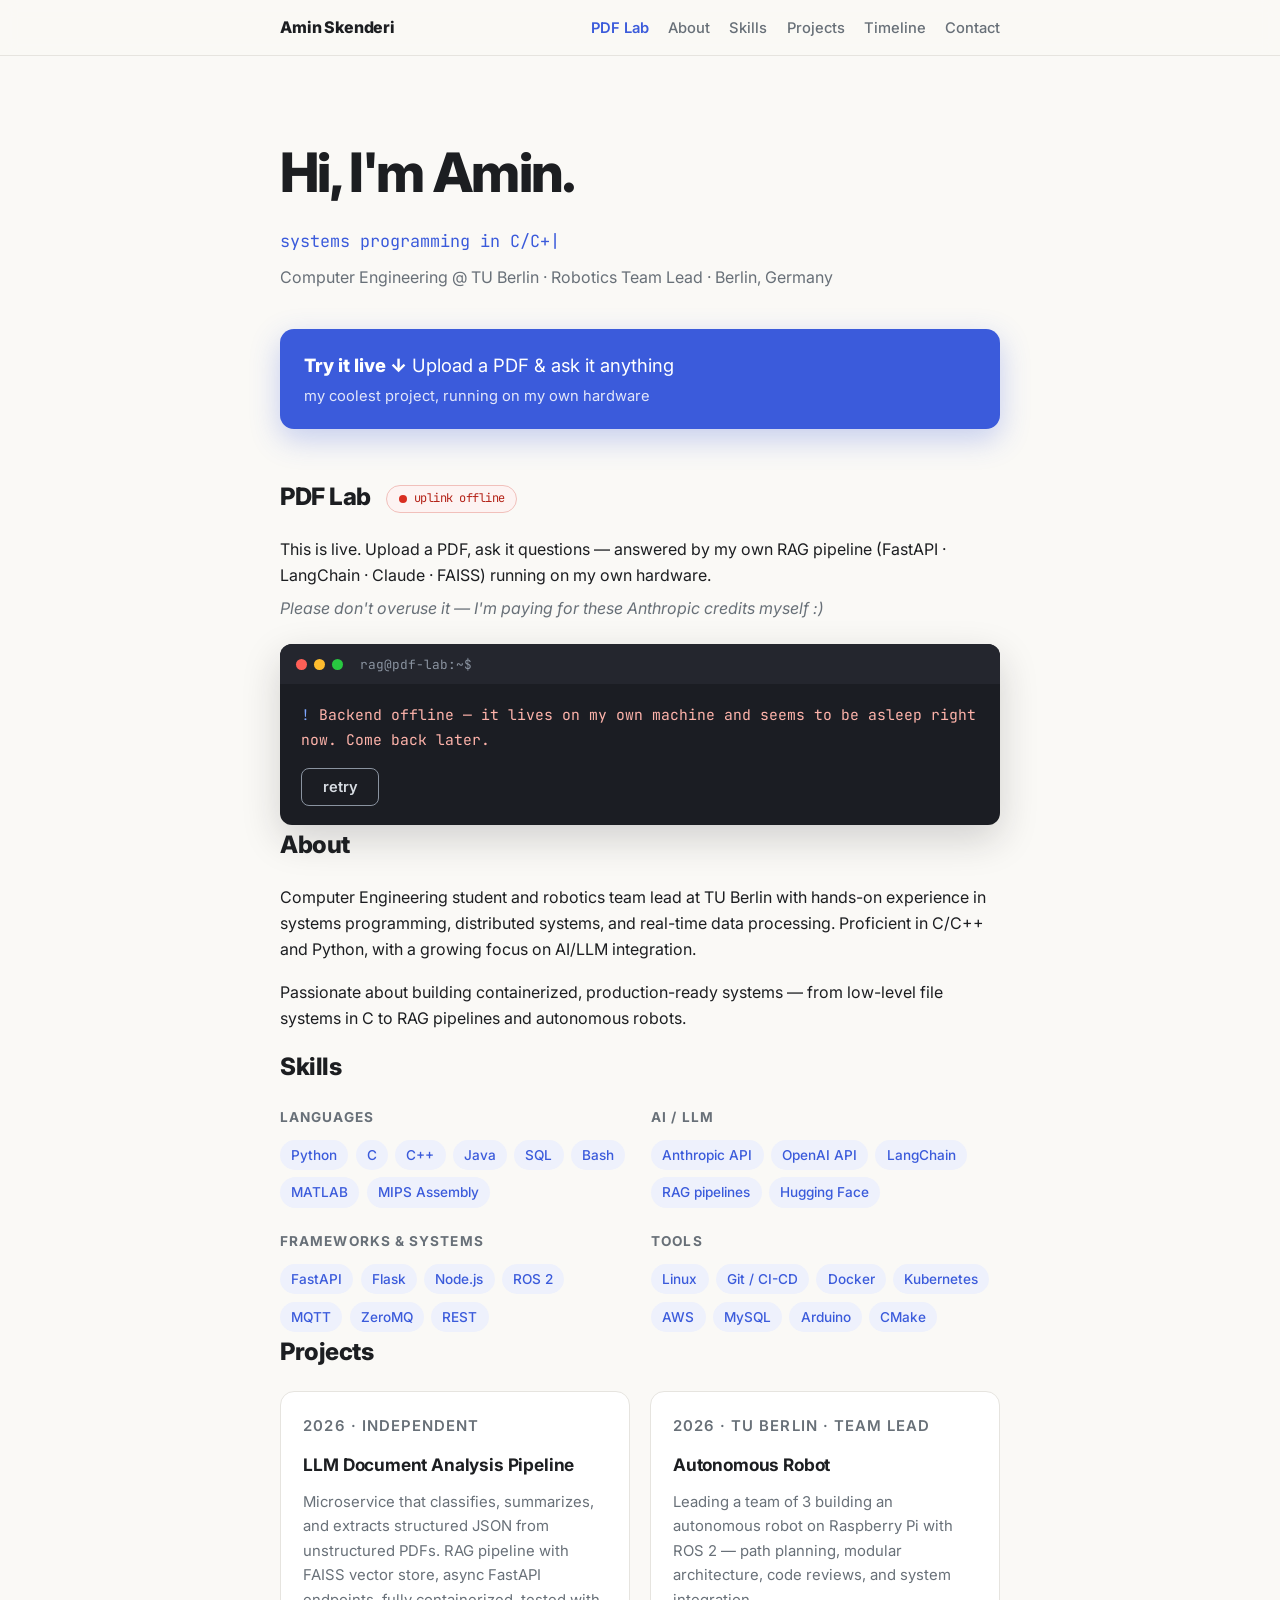
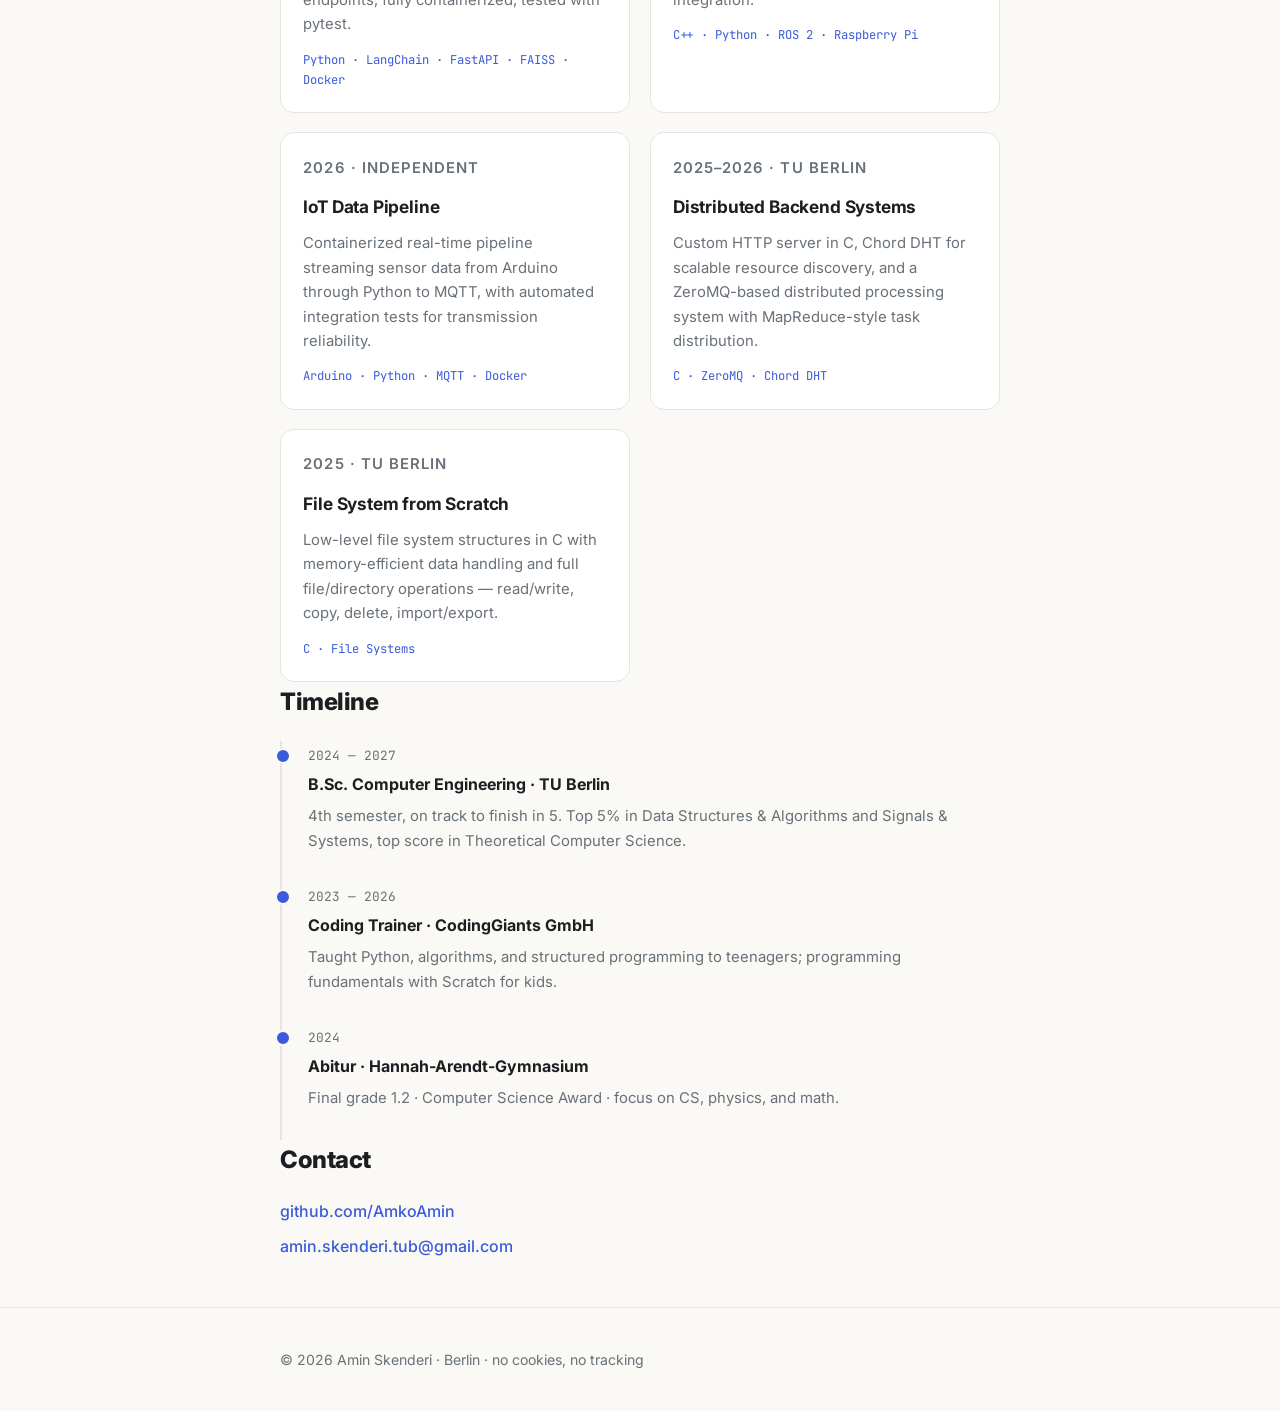
==== index-alternative.html @ 619a6d3a "upload zeile ausgerichtet und disabled zustand erklaert" ====
<!DOCTYPE html>
<html lang="en">
<head>
  <meta charset="UTF-8">
  <meta name="viewport" content="width=device-width, initial-scale=1.0">
  <meta name="description" content="Amin Skenderi — Computer Engineering student, robotics team lead, systems & AI developer based in Berlin.">
  <title>Amin Skenderi</title>
  <link rel="preconnect" href="https://fonts.googleapis.com">
  <link rel="preconnect" href="https://fonts.gstatic.com" crossorigin>
  <link href="https://fonts.googleapis.com/css2?family=Inter:wght@400;500;600;800&family=JetBrains+Mono:wght@400;600&display=swap" rel="stylesheet">
  <link rel="stylesheet" href="style-alternative.css">
</head>
<body>
  <header class="site-header">
    <nav class="container">
      <a class="brand" href="#top">Amin Skenderi</a>
      <ul class="nav-links">
        <li><a href="#pdf-lab" class="nav-hot">PDF Lab</a></li>
        <li><a href="#about">About</a></li>
        <li><a href="#skills">Skills</a></li>
        <li><a href="#projects">Projects</a></li>
        <li><a href="#timeline">Timeline</a></li>
        <li><a href="#contact">Contact</a></li>
      </ul>
    </nav>
  </header>

  <main id="top">
    <!-- HERO -->
    <section class="hero container">
      <h1>Hi, I'm Amin.</h1>
      <p class="tagline"><span id="typed"></span><span class="cursor">|</span></p>
      <p class="hero-sub">
        Computer Engineering @ TU Berlin · Robotics Team Lead · Berlin, Germany
      </p>

      <a href="#pdf-lab" class="lab-callout">
        <span class="callout-text">
          <strong>Try it live ↓</strong> Upload a PDF &amp; ask it anything
          <small>my coolest project, running on my own hardware</small>
        </span>
      </a>
    </section>

    <!-- PDF LAB -->
    <section id="pdf-lab" class="container">
      <h2>PDF Lab
        <span class="uplink-badge" id="uplink-badge"><span class="uplink-dot"></span>checking uplink…</span>
      </h2>
      <p class="lab-intro">
        This is live. Upload a PDF, ask it questions — answered by my own
        RAG pipeline (FastAPI · LangChain · Claude · FAISS) running on my own hardware.
      </p>
      <p class="lab-joke">Please don't overuse it — I'm paying for these Anthropic credits myself :)</p>

      <div class="terminal lab-terminal">
        <div class="terminal-bar">
          <span class="dot"></span><span class="dot"></span><span class="dot"></span>
          <span class="terminal-title">rag@pdf-lab:~$</span>
        </div>
        <div class="terminal-body">
          <div id="lab-offline" class="lab-offline hidden">
            <p><span class="prompt">!</span> Backend offline — it lives on my own machine
            and seems to be asleep right now. Come back later.</p>
            <button class="btn" id="retry-uplink" type="button">retry</button>
          </div>

          <div id="lab-ui" class="hidden">
            <label class="dropzone" id="dropzone">
              <input type="file" id="file-input" accept=".pdf,.txt" hidden>
              <span id="dropzone-text">[ drop a pdf here — or click to upload ]</span>
            </label>

            <form id="ask-form" class="ask-form">
              <span class="prompt">&gt;</span>
              <input type="text" id="question" placeholder="upload a document first…"
                     autocomplete="off" maxlength="500" disabled>
              <button type="submit" class="btn btn-primary" id="ask-btn" disabled>Ask</button>
            </form>

            <div id="lab-log" class="lab-log" aria-live="polite"></div>
          </div>
        </div>
      </div>
    </section>

    <!-- ABOUT -->
    <section id="about" class="container">
      <h2>About</h2>
      <p>
        Computer Engineering student and robotics team lead at TU Berlin with
        hands-on experience in systems programming, distributed systems, and
        real-time data processing. Proficient in C/C++ and Python, with a
        growing focus on AI/LLM integration.
      </p>
      <p>
        Passionate about building containerized, production-ready systems —
        from low-level file systems in C to RAG pipelines and autonomous robots.
      </p>
    </section>

    <!-- SKILLS -->
    <section id="skills" class="container">
      <h2>Skills</h2>
      <div class="skill-groups">
        <div class="skill-group">
          <h3>Languages</h3>
          <ul class="chips">
            <li>Python</li><li>C</li><li>C++</li><li>Java</li><li>SQL</li>
            <li>Bash</li><li>MATLAB</li><li>MIPS Assembly</li>
          </ul>
        </div>
        <div class="skill-group">
          <h3>AI / LLM</h3>
          <ul class="chips">
            <li>Anthropic API</li><li>OpenAI API</li><li>LangChain</li>
            <li>RAG pipelines</li><li>Hugging Face</li>
          </ul>
        </div>
        <div class="skill-group">
          <h3>Frameworks &amp; Systems</h3>
          <ul class="chips">
            <li>FastAPI</li><li>Flask</li><li>Node.js</li><li>ROS 2</li>
            <li>MQTT</li><li>ZeroMQ</li><li>REST</li>
          </ul>
        </div>
        <div class="skill-group">
          <h3>Tools</h3>
          <ul class="chips">
            <li>Linux</li><li>Git / CI-CD</li><li>Docker</li><li>Kubernetes</li>
            <li>AWS</li><li>MySQL</li><li>Arduino</li><li>CMake</li>
          </ul>
        </div>
      </div>
    </section>

    <!-- PROJECTS -->
    <section id="projects" class="container">
      <h2>Projects</h2>
      <div class="project-grid">
        <article class="project-card">
          <p class="card-meta">2026 · Independent</p>
          <h3>LLM Document Analysis Pipeline</h3>
          <p>
            Microservice that classifies, summarizes, and extracts structured JSON
            from unstructured PDFs. RAG pipeline with FAISS vector store, async
            FastAPI endpoints, fully containerized, tested with pytest.
          </p>
          <p class="tech">Python · LangChain · FastAPI · FAISS · Docker</p>
        </article>

        <article class="project-card">
          <p class="card-meta">2026 · TU Berlin · Team Lead</p>
          <h3>Autonomous Robot</h3>
          <p>
            Leading a team of 3 building an autonomous robot on Raspberry Pi with
            ROS 2 — path planning, modular architecture, code reviews, and system
            integration.
          </p>
          <p class="tech">C++ · Python · ROS 2 · Raspberry Pi</p>
        </article>

        <article class="project-card">
          <p class="card-meta">2026 · Independent</p>
          <h3>IoT Data Pipeline</h3>
          <p>
            Containerized real-time pipeline streaming sensor data from Arduino
            through Python to MQTT, with automated integration tests for
            transmission reliability.
          </p>
          <p class="tech">Arduino · Python · MQTT · Docker</p>
        </article>

        <article class="project-card">
          <p class="card-meta">2025–2026 · TU Berlin</p>
          <h3>Distributed Backend Systems</h3>
          <p>
            Custom HTTP server in C, Chord DHT for scalable resource discovery,
            and a ZeroMQ-based distributed processing system with MapReduce-style
            task distribution.
          </p>
          <p class="tech">C · ZeroMQ · Chord DHT</p>
        </article>

        <article class="project-card">
          <p class="card-meta">2025 · TU Berlin</p>
          <h3>File System from Scratch</h3>
          <p>
            Low-level file system structures in C with memory-efficient data
            handling and full file/directory operations — read/write, copy,
            delete, import/export.
          </p>
          <p class="tech">C · File Systems</p>
        </article>
      </div>
    </section>

    <!-- TIMELINE -->
    <section id="timeline" class="container">
      <h2>Timeline</h2>
      <ul class="timeline">
        <li>
          <span class="time">2024 — 2027</span>
          <div>
            <h3>B.Sc. Computer Engineering · TU Berlin</h3>
            <p>4th semester, on track to finish in 5. Top 5% in Data Structures &amp;
            Algorithms and Signals &amp; Systems, top score in Theoretical Computer Science.</p>
          </div>
        </li>
        <li>
          <span class="time">2023 — 2026</span>
          <div>
            <h3>Coding Trainer · CodingGiants GmbH</h3>
            <p>Taught Python, algorithms, and structured programming to teenagers;
            programming fundamentals with Scratch for kids.</p>
          </div>
        </li>
        <li>
          <span class="time">2024</span>
          <div>
            <h3>Abitur · Hannah-Arendt-Gymnasium</h3>
            <p>Final grade 1.2 · Computer Science Award · focus on CS, physics, and math.</p>
          </div>
        </li>
      </ul>
    </section>

    <!-- CONTACT -->
    <section id="contact" class="container">
      <h2>Contact</h2>
      <ul class="contact-links">
        <li><a href="https://github.com/AmkoAmin">github.com/AmkoAmin</a></li>
        <li><a href="mailto:amin.skenderi.tub@gmail.com">amin.skenderi.tub@gmail.com</a></li>
      </ul>
    </section>
  </main>

  <footer class="site-footer">
    <div class="container">
      <p>© 2026 Amin Skenderi · Berlin · no cookies, no tracking</p>
    </div>
  </footer>

  <script src="script.js"></script>
</body>
</html>
---- style-alternative.css ----
:root {
  --bg: #faf9f6;
  --text: #1c1e21;
  --muted: #687078;
  --accent: #3b5bdb;
  --accent-soft: #eef1fc;
  --card-bg: #ffffff;
  --border: #e6e4df;
  --term-bg: #1b1d23;
  --term-text: #d7dce2;
  --term-muted: #8a93a0;
}

* {
  box-sizing: border-box;
}

html {
  scroll-behavior: smooth;
}

body {
  margin: 0;
  font-family: "Inter", system-ui, sans-serif;
  background: var(--bg);
  color: var(--text);
  line-height: 1.65;
}

.container {
  max-width: 760px;
  margin: 0 auto;
  padding: 0 1.25rem;
}

a {
  color: var(--accent);
}

/* ---- header ---- */
.site-header {
  position: sticky;
  top: 0;
  z-index: 5;
  background: rgba(250, 249, 246, 0.9);
  backdrop-filter: blur(8px);
  border-bottom: 1px solid var(--border);
  padding: 0.9rem 0;
}

.site-header nav {
  display: flex;
  align-items: center;
  justify-content: space-between;
  gap: 1rem;
}

.brand {
  font-weight: 800;
  color: var(--text);
  text-decoration: none;
  letter-spacing: -0.01em;
}

.nav-links {
  display: flex;
  flex-wrap: wrap;
  gap: 1.2rem;
  list-style: none;
  margin: 0;
  padding: 0;
}

.nav-links a {
  color: var(--muted);
  text-decoration: none;
  font-size: 0.92rem;
  font-weight: 500;
}

.nav-links a:hover {
  color: var(--accent);
}

.nav-links a.nav-hot {
  color: var(--accent);
  font-weight: 600;
}

/* ---- hero ---- */
.hero {
  padding: 4.5rem 1.25rem 3rem;
}

.hero h1 {
  font-size: clamp(2.2rem, 6vw, 3.4rem);
  font-weight: 800;
  letter-spacing: -0.03em;
  margin: 0 0 0.6rem;
}

.tagline {
  font-family: "JetBrains Mono", monospace;
  font-size: 1.05rem;
  color: var(--accent);
  min-height: 1.8em;
  margin: 0 0 0.4rem;
}

.cursor {
  animation: blink 1s steps(1) infinite;
}

@keyframes blink {
  50% { opacity: 0; }
}

.hero-sub {
  color: var(--muted);
  margin: 0;
}

/* ---- lab callout ---- */
.lab-callout {
  display: block;
  margin-top: 2.4rem;
  padding: 1.3rem 1.5rem;
  background: var(--accent);
  color: #fff;
  text-decoration: none;
  border-radius: 14px;
  font-size: 1.15rem;
  box-shadow: 0 10px 30px rgba(59, 91, 219, 0.28);
  transition: transform 0.15s ease, box-shadow 0.15s ease;
}

.lab-callout:hover {
  transform: translateY(-2px);
  box-shadow: 0 14px 36px rgba(59, 91, 219, 0.36);
}

.lab-callout strong {
  font-weight: 800;
}

.lab-callout .callout-text small {
  display: block;
  font-size: 0.8em;
  opacity: 0.85;
  margin-top: 0.25rem;
}

/* ---- sections ---- */
section {
  padding: 2.6rem 1.25rem;
}

h2 {
  font-size: 1.5rem;
  font-weight: 800;
  letter-spacing: -0.02em;
  margin: 0 0 1.2rem;
}

/* ---- pdf lab ---- */
.hidden {
  display: none !important;
}

.uplink-badge {
  display: inline-flex;
  align-items: center;
  gap: 0.45rem;
  font-family: "JetBrains Mono", monospace;
  font-size: 0.75rem;
  font-weight: 400;
  color: var(--muted);
  border: 1px solid var(--border);
  border-radius: 999px;
  padding: 0.2rem 0.7rem;
  margin-left: 0.7rem;
  vertical-align: middle;
}

.uplink-dot {
  width: 8px;
  height: 8px;
  border-radius: 50%;
  background: var(--muted);
}

.uplink-badge.online {
  color: #1a7f37;
  border-color: #b7e0c3;
  background: #f0faf2;
}

.uplink-badge.online .uplink-dot {
  background: #2da44e;
}

.uplink-badge.offline {
  color: #b42318;
  border-color: #f1c0bb;
  background: #fdf3f2;
}

.uplink-badge.offline .uplink-dot {
  background: #d92d20;
}

.lab-intro {
  margin: 0 0 0.4rem;
}

.lab-joke {
  color: var(--muted);
  font-style: italic;
  margin: 0 0 1.4rem;
}

/* ---- terminal ---- */
.terminal {
  background: var(--term-bg);
  color: var(--term-text);
  border-radius: 12px;
  overflow: hidden;
  box-shadow: 0 14px 38px rgba(28, 30, 33, 0.18);
  font-family: "JetBrains Mono", monospace;
  font-size: 0.92rem;
}

.terminal-bar {
  display: flex;
  align-items: center;
  gap: 7px;
  padding: 0.6rem 1rem;
  background: #24262e;
}

.dot {
  width: 11px;
  height: 11px;
  border-radius: 50%;
}

.dot:nth-child(1) { background: #ff5f57; }
.dot:nth-child(2) { background: #febc2e; }
.dot:nth-child(3) { background: #28c840; }

.terminal-title {
  margin-left: 0.6rem;
  color: var(--term-muted);
  font-size: 0.8rem;
}

.terminal-body {
  padding: 1.2rem 1.3rem;
}

.prompt {
  color: #7ea6ff;
}

.lab-offline p {
  color: #ffb4ab;
  margin: 0 0 1rem;
}

.btn {
  font-family: "Inter", system-ui, sans-serif;
  font-size: 0.92rem;
  font-weight: 600;
  padding: 0.55rem 1.3rem;
  border-radius: 8px;
  border: 1px solid var(--term-muted);
  background: transparent;
  color: var(--term-text);
  cursor: pointer;
  transition: background 0.15s ease;
}

.btn:hover {
  background: rgba(255, 255, 255, 0.08);
}

.btn-primary {
  background: var(--accent);
  border-color: var(--accent);
  color: #fff;
}

.btn-primary:hover {
  background: #3350c4;
}

.dropzone {
  display: block;
  border: 1.5px dashed var(--term-muted);
  border-radius: 10px;
  padding: 1.6rem 1rem;
  text-align: center;
  color: var(--term-muted);
  cursor: pointer;
  transition: all 0.15s ease;
  margin-bottom: 1rem;
}

.dropzone:hover,
.dropzone.dragover {
  border-color: #7ea6ff;
  color: #7ea6ff;
  background: rgba(126, 166, 255, 0.06);
}

.dropzone.indexed {
  border-style: solid;
  border-color: #2da44e;
  color: var(--term-text);
}

.dropzone.busy {
  pointer-events: none;
  opacity: 0.6;
}

.ask-form {
  display: flex;
  align-items: center;
  gap: 0.7rem;
  margin-bottom: 1.2rem;
}

.ask-form input[type="text"] {
  flex: 1;
  font-family: inherit;
  font-size: 0.92rem;
  color: var(--term-text);
  background: #14161b;
  border: 1px solid #34373f;
  border-radius: 8px;
  padding: 0.6rem 0.8rem;
  outline: none;
  min-width: 0;
}

.ask-form input[type="text"]:focus {
  border-color: #7ea6ff;
}

.ask-form input[type="text"]:disabled,
.ask-form .btn:disabled {
  opacity: 0.45;
  cursor: not-allowed;
}

.lab-log {
  display: flex;
  flex-direction: column;
  gap: 0.7rem;
}

.lab-log .log-q {
  color: #7ea6ff;
  margin: 0;
}

.lab-log .log-a {
  color: var(--term-text);
  margin: 0;
  white-space: pre-wrap;
  border-left: 2px solid #7ea6ff;
  padding-left: 0.8rem;
}

.lab-log .log-info {
  color: var(--term-muted);
  margin: 0;
}

.lab-log .log-err {
  color: #ffb4ab;
  margin: 0;
}

.lab-log .log-busy {
  color: var(--term-muted);
  margin: 0;
  animation: blink 1.1s steps(1) infinite;
}

.lab-log details {
  border: 1px solid #34373f;
  border-radius: 8px;
  padding: 0.5rem 0.8rem;
}

.lab-log summary {
  cursor: pointer;
  color: var(--term-muted);
  font-size: 0.82rem;
}

.lab-log .source-chunk {
  color: var(--term-muted);
  font-size: 0.8rem;
  margin: 0.6rem 0 0;
  white-space: pre-wrap;
  border-left: 2px solid #4d5360;
  padding-left: 0.7rem;
}

/* ---- skills ---- */
.skill-groups {
  display: grid;
  grid-template-columns: repeat(auto-fit, minmax(240px, 1fr));
  gap: 1.4rem;
}

.skill-group h3 {
  font-size: 0.85rem;
  text-transform: uppercase;
  letter-spacing: 0.08em;
  color: var(--muted);
  margin: 0 0 0.7rem;
}

.chips {
  display: flex;
  flex-wrap: wrap;
  gap: 0.45rem;
  list-style: none;
  margin: 0;
  padding: 0;
}

.chips li {
  font-size: 0.85rem;
  font-weight: 500;
  padding: 0.25rem 0.7rem;
  border-radius: 999px;
  background: var(--accent-soft);
  color: var(--accent);
}

/* ---- projects ---- */
.project-grid {
  display: grid;
  grid-template-columns: repeat(auto-fit, minmax(280px, 1fr));
  gap: 1.2rem;
}

.project-card {
  background: var(--card-bg);
  border: 1px solid var(--border);
  border-radius: 14px;
  padding: 1.4rem;
  transition: box-shadow 0.18s ease, transform 0.18s ease;
}

.project-card:hover {
  transform: translateY(-2px);
  box-shadow: 0 10px 26px rgba(28, 30, 33, 0.08);
}

.card-meta {
  font-size: 0.75rem;
  font-weight: 600;
  text-transform: uppercase;
  letter-spacing: 0.07em;
  color: var(--muted);
  margin: 0 0 0.5rem;
}

.project-card h3 {
  font-size: 1.08rem;
  font-weight: 700;
  letter-spacing: -0.01em;
  margin: 0 0 0.6rem;
}

.project-card p {
  margin: 0 0 0.8rem;
  color: var(--muted);
  font-size: 0.93rem;
}

.project-card .tech {
  font-family: "JetBrains Mono", monospace;
  color: var(--accent);
  font-size: 0.76rem;
  margin: 0;
}

/* ---- timeline ---- */
.timeline {
  list-style: none;
  margin: 0;
  padding: 0;
  border-left: 2px solid var(--border);
}

.timeline li {
  position: relative;
  padding: 0 0 1.8rem 1.6rem;
}

.timeline li::before {
  content: "";
  position: absolute;
  left: -7px;
  top: 0.45em;
  width: 12px;
  height: 12px;
  border-radius: 50%;
  background: var(--accent);
  border: 2.5px solid var(--bg);
}

.timeline .time {
  font-family: "JetBrains Mono", monospace;
  color: var(--muted);
  font-size: 0.8rem;
}

.timeline h3 {
  font-size: 1rem;
  font-weight: 700;
  margin: 0.25rem 0 0.4rem;
}

.timeline p {
  margin: 0;
  color: var(--muted);
  font-size: 0.93rem;
}

/* ---- contact ---- */
.contact-links {
  list-style: none;
  margin: 0;
  padding: 0;
  display: flex;
  flex-direction: column;
  gap: 0.5rem;
}

.contact-links a {
  font-weight: 500;
  text-decoration: none;
}

.contact-links a:hover {
  text-decoration: underline;
}

/* ---- footer ---- */
.site-footer {
  border-top: 1px solid var(--border);
  margin-top: 3rem;
  padding: 1.6rem 0;
  color: var(--muted);
  font-size: 0.88rem;
}

@media (prefers-reduced-motion: reduce) {
  .cursor, .lab-log .log-busy {
    animation: none;
  }
  .lab-callout, .project-card {
    transition: none;
  }
  html {
    scroll-behavior: auto;
  }
}
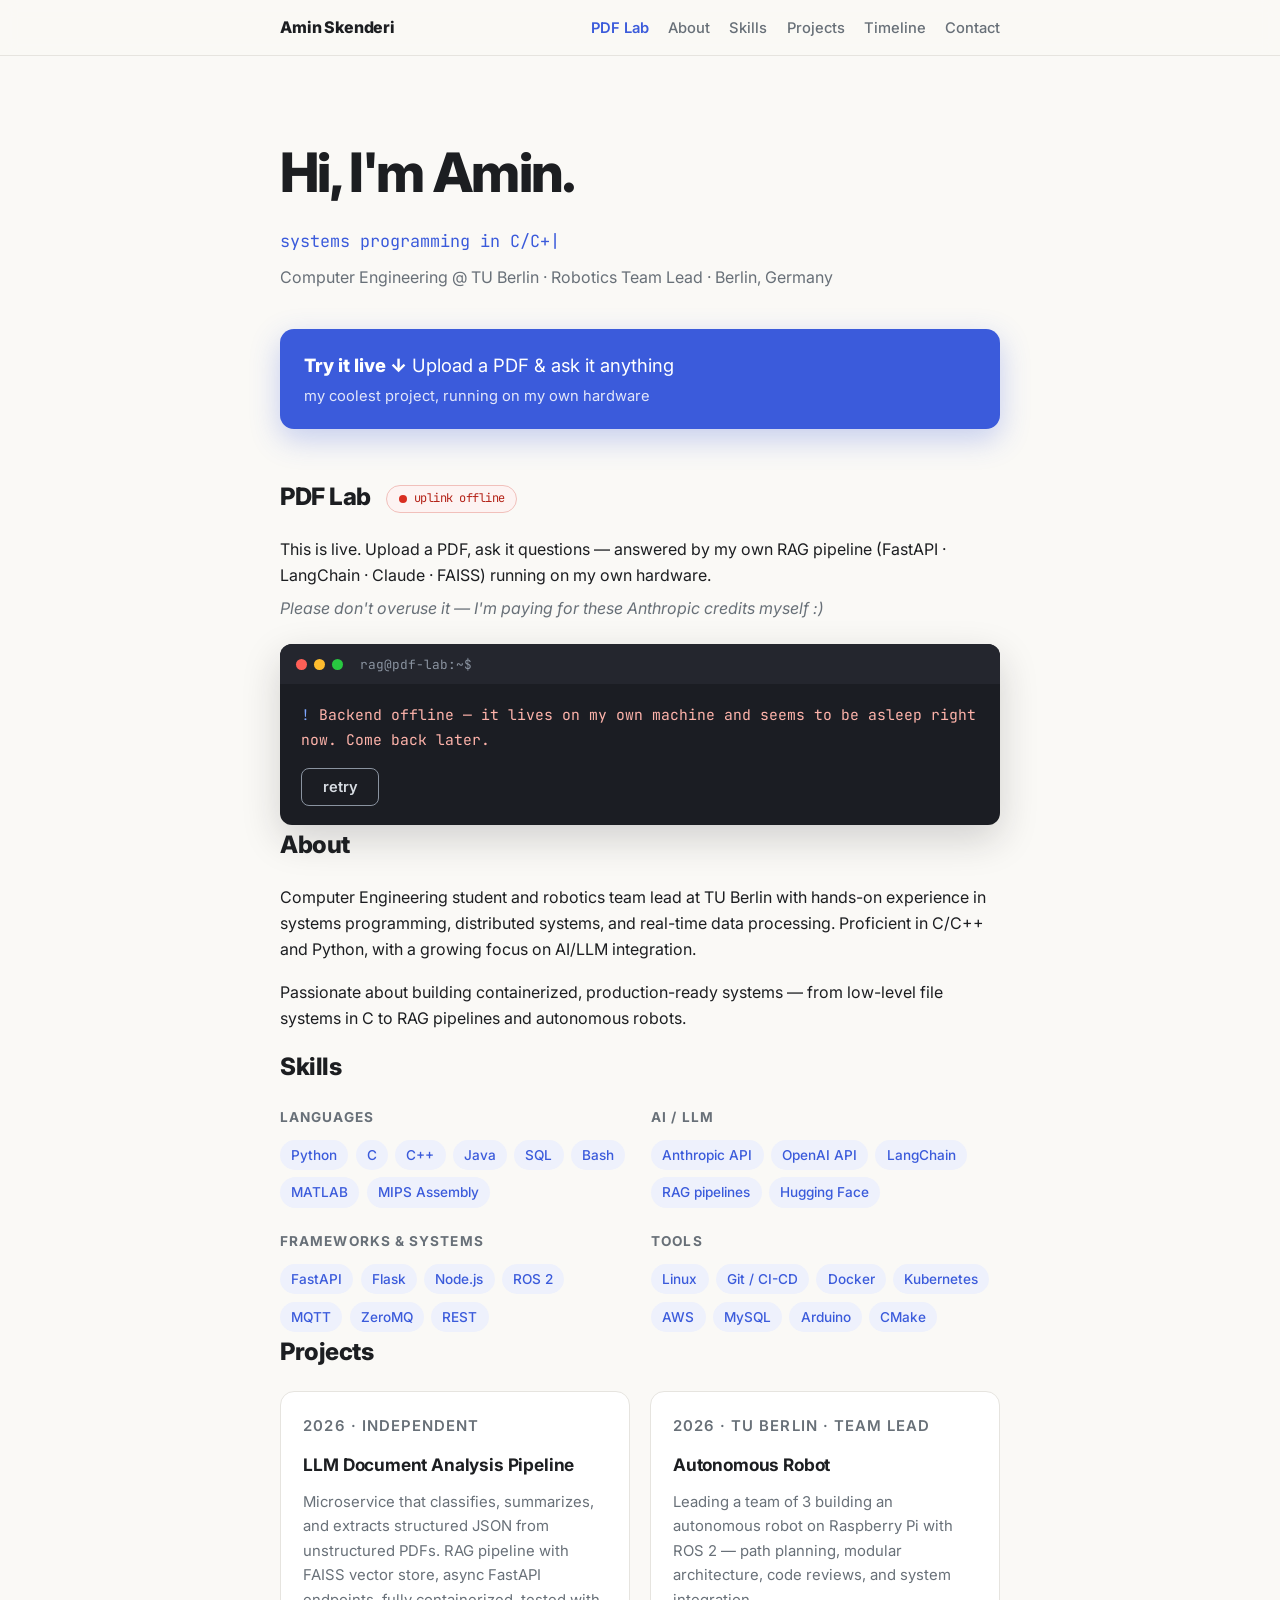
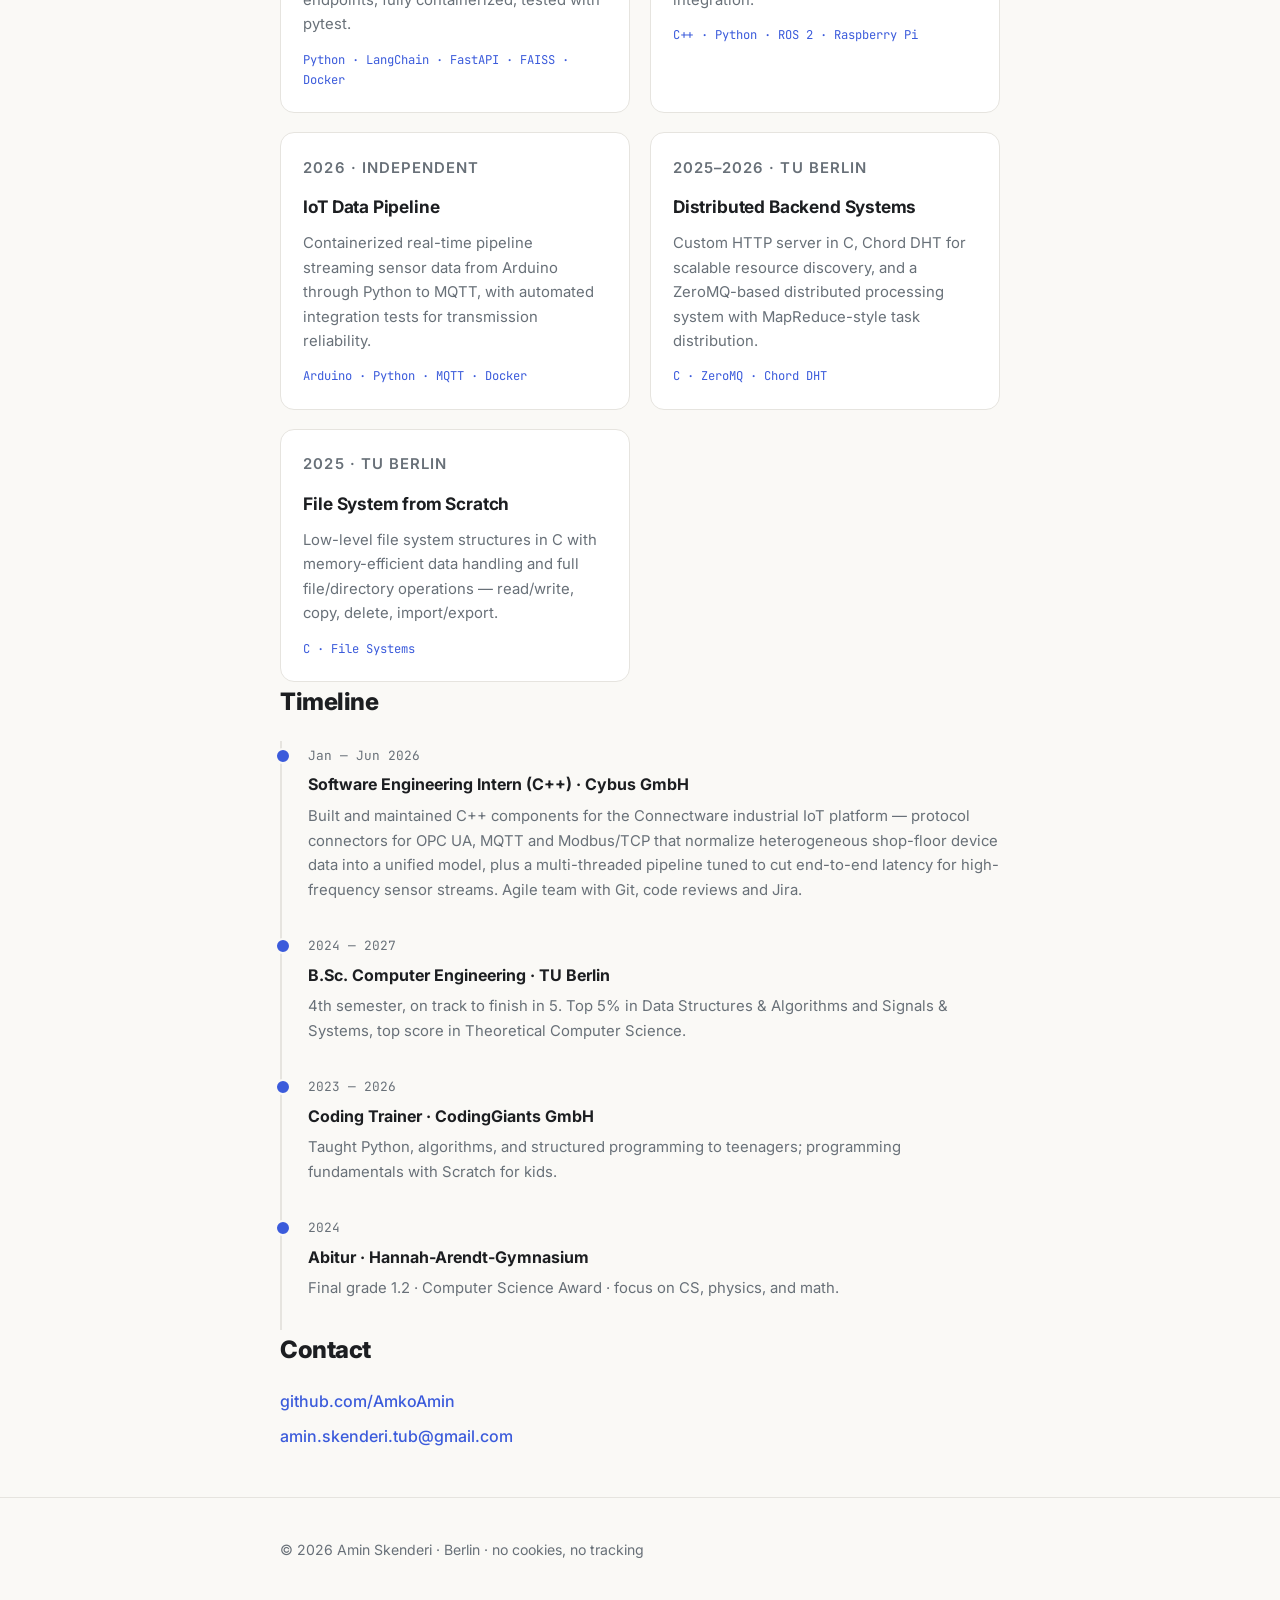
==== commit e4a6ac71: "cybus internship in die timeline beider versionen aufgenommen Co-Authored-By: Claude Opus 4.8 <norep" ====
--- a/index-alternative.html
+++ b/index-alternative.html
@@ -200,6 +200,17 @@
       <h2>Timeline</h2>
       <ul class="timeline">
         <li>
+          <span class="time">Jan — Jun 2026</span>
+          <div>
+            <h3>Software Engineering Intern (C++) · Cybus GmbH</h3>
+            <p>Built and maintained C++ components for the Connectware industrial
+            IoT platform — protocol connectors for OPC UA, MQTT and Modbus/TCP that
+            normalize heterogeneous shop-floor device data into a unified model, plus
+            a multi-threaded pipeline tuned to cut end-to-end latency for high-frequency
+            sensor streams. Agile team with Git, code reviews and Jira.</p>
+          </div>
+        </li>
+        <li>
           <span class="time">2024 — 2027</span>
           <div>
             <h3>B.Sc. Computer Engineering · TU Berlin</h3>
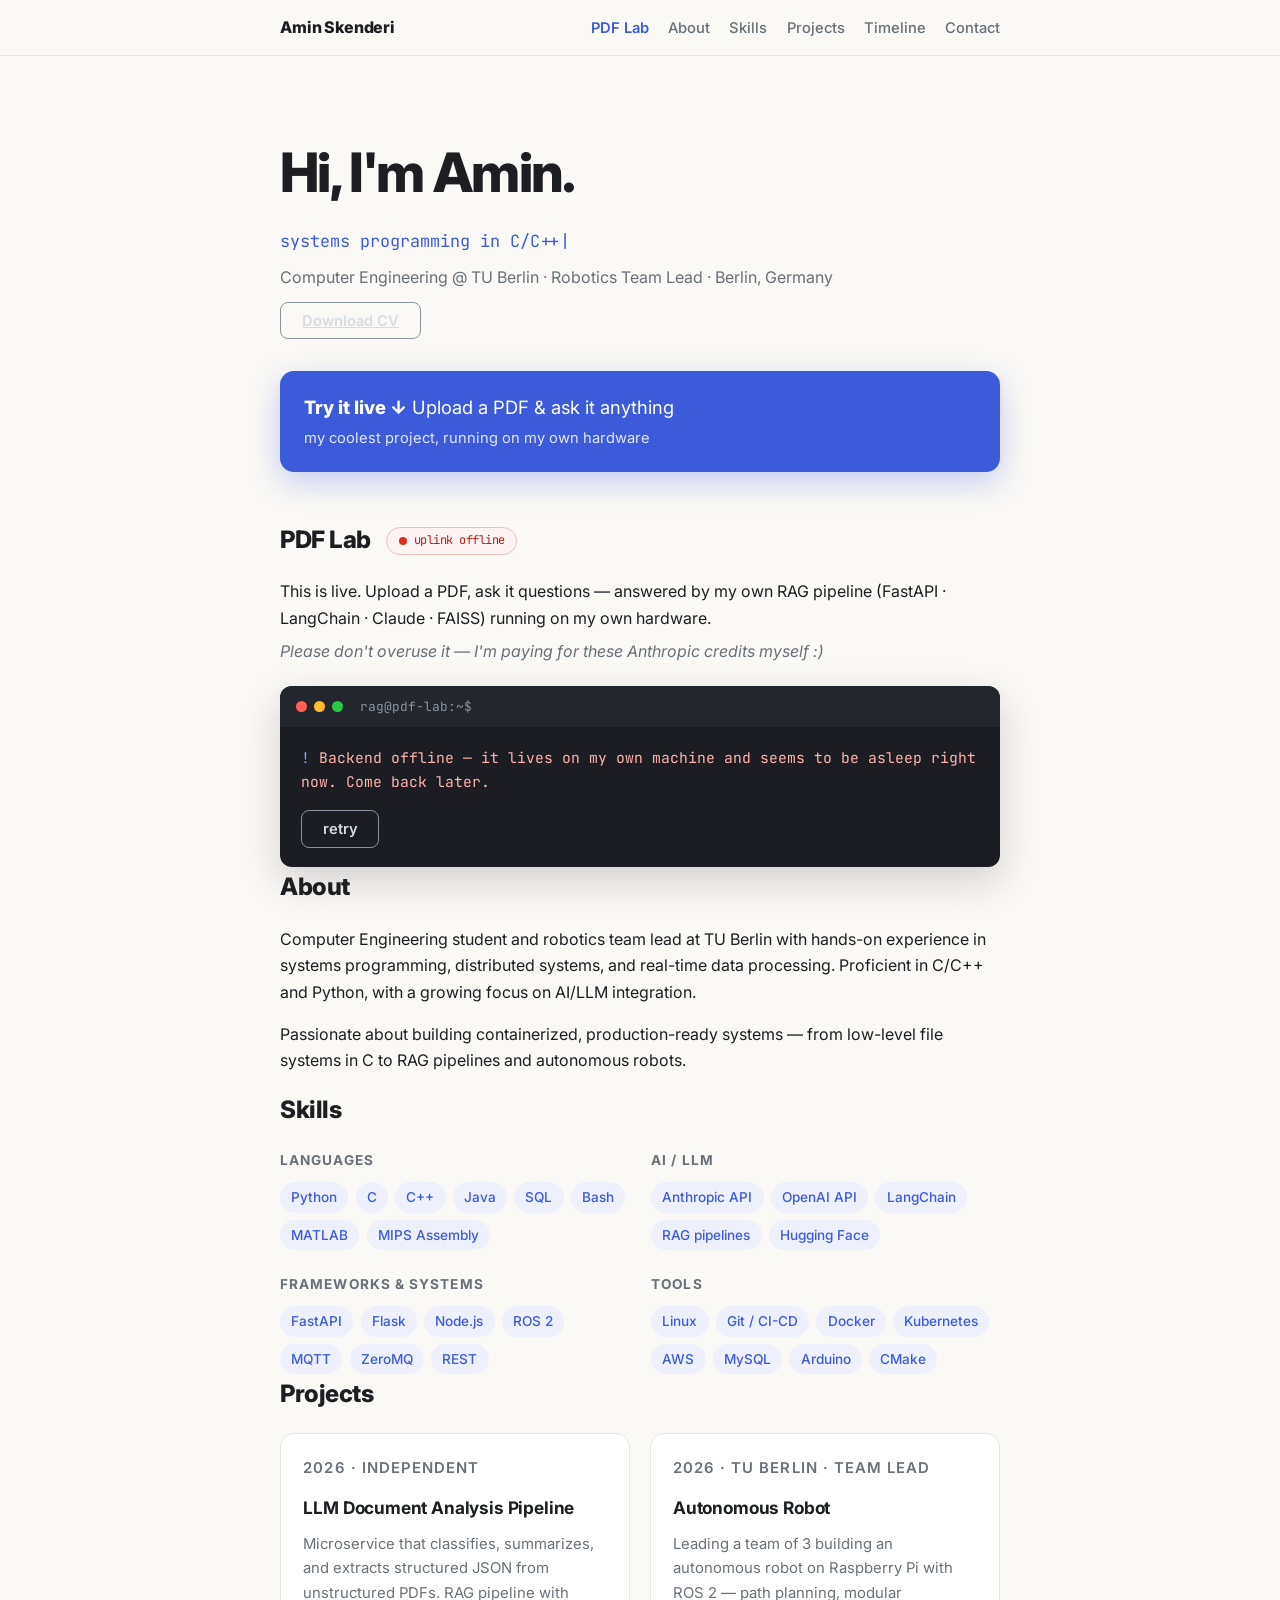
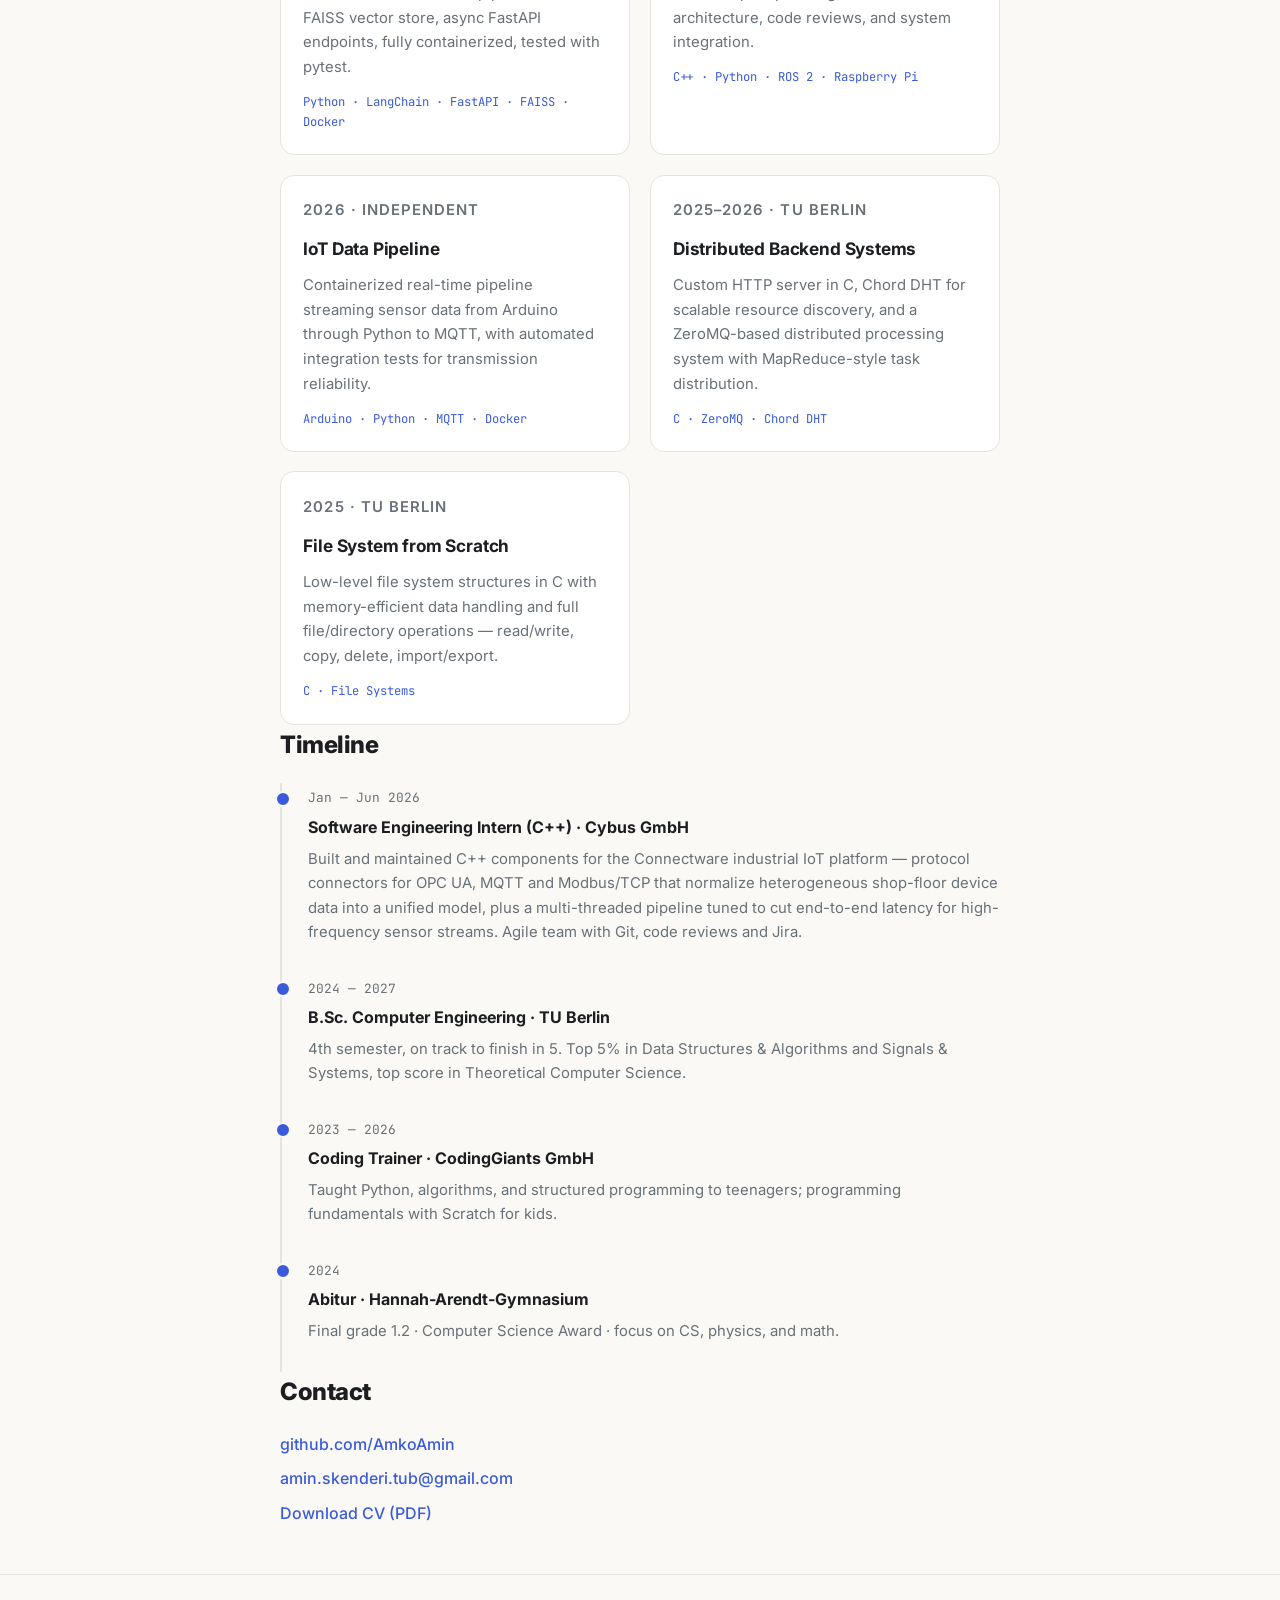
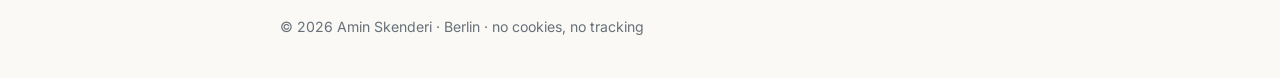
==== commit effd1195: "cv als pdf downloadbar in hero und contact beider versionen Co-Authored-By: Claude Opus 4.8 <noreply" ====
--- a/index-alternative.html
+++ b/index-alternative.html
@@ -34,6 +34,10 @@
         Computer Engineering @ TU Berlin · Robotics Team Lead · Berlin, Germany
       </p>
 
+      <p class="hero-actions">
+        <a class="btn" href="Amin_Skenderi_CV.pdf" download>Download CV</a>
+      </p>
+
       <a href="#pdf-lab" class="lab-callout">
         <span class="callout-text">
           <strong>Try it live ↓</strong> Upload a PDF &amp; ask it anything
@@ -242,6 +246,7 @@
       <ul class="contact-links">
         <li><a href="https://github.com/AmkoAmin">github.com/AmkoAmin</a></li>
         <li><a href="mailto:amin.skenderi.tub@gmail.com">amin.skenderi.tub@gmail.com</a></li>
+        <li><a href="Amin_Skenderi_CV.pdf" download>Download CV (PDF)</a></li>
       </ul>
     </section>
   </main>
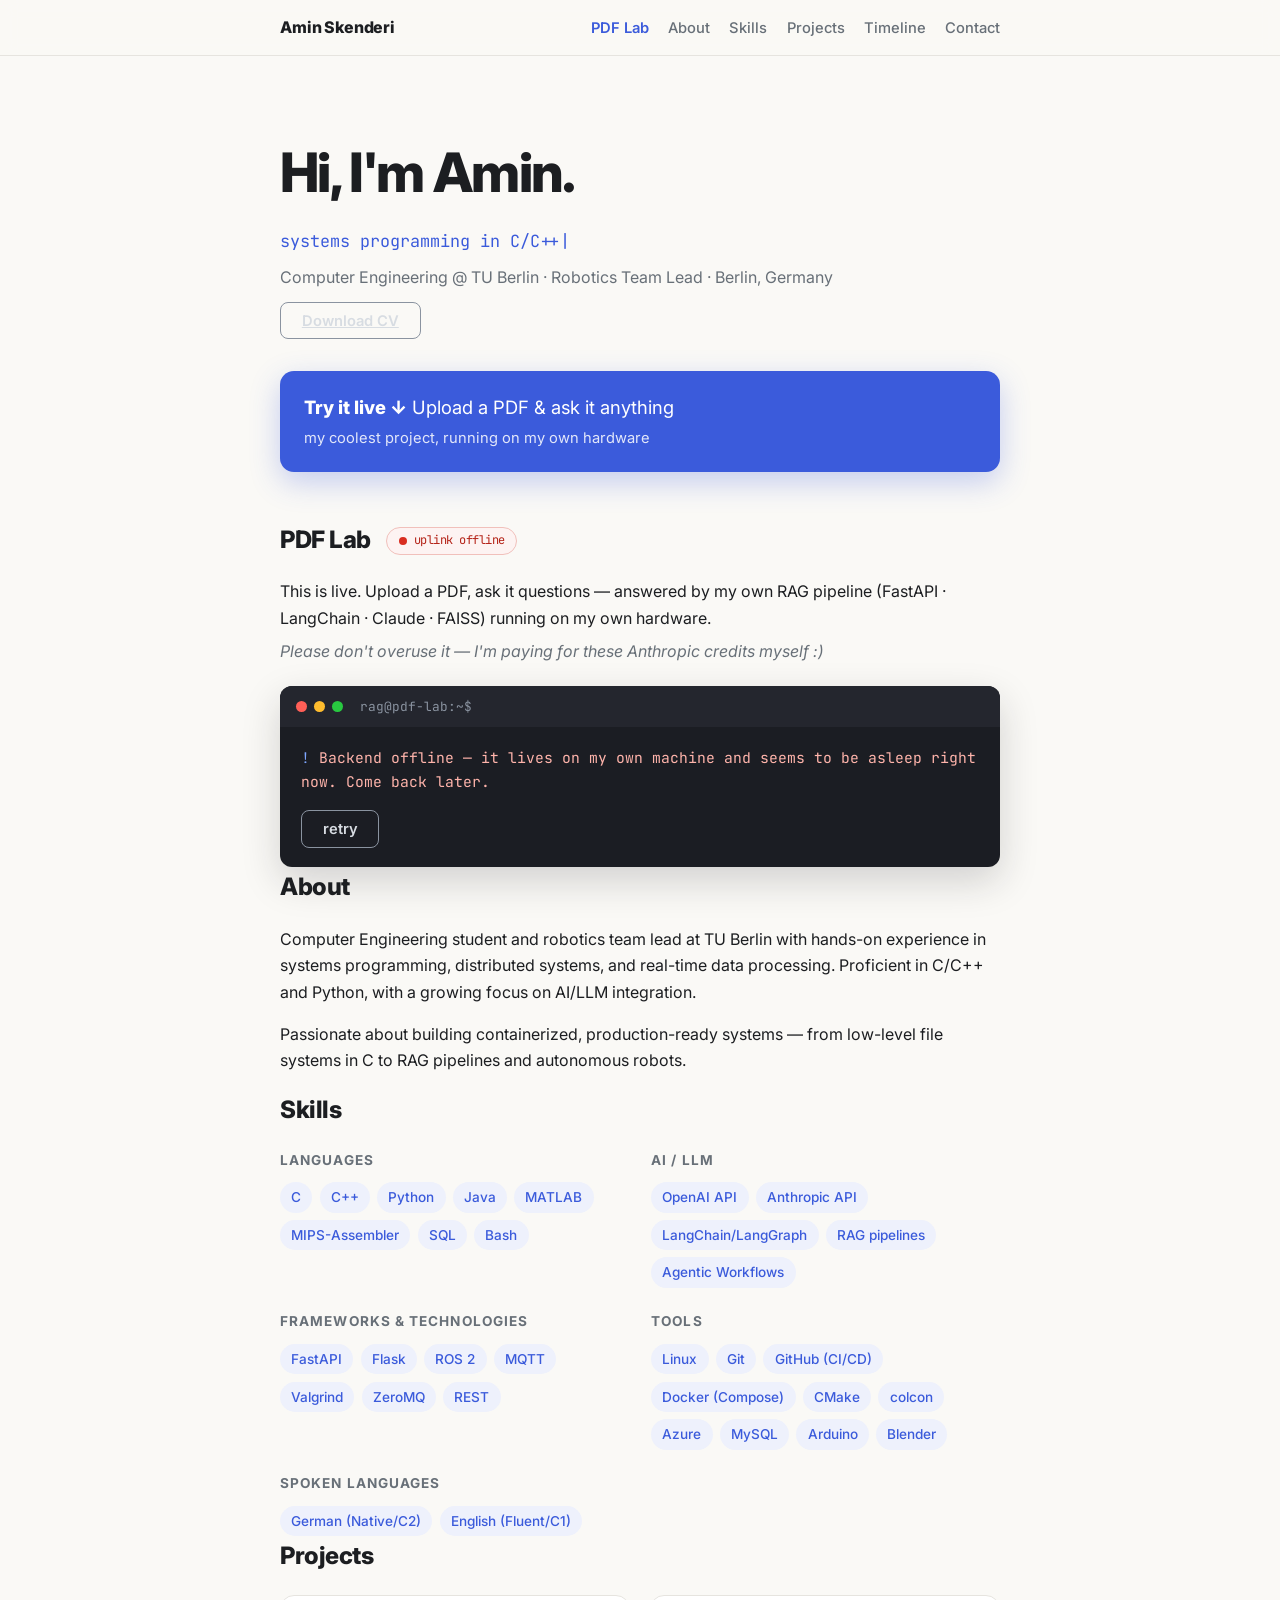
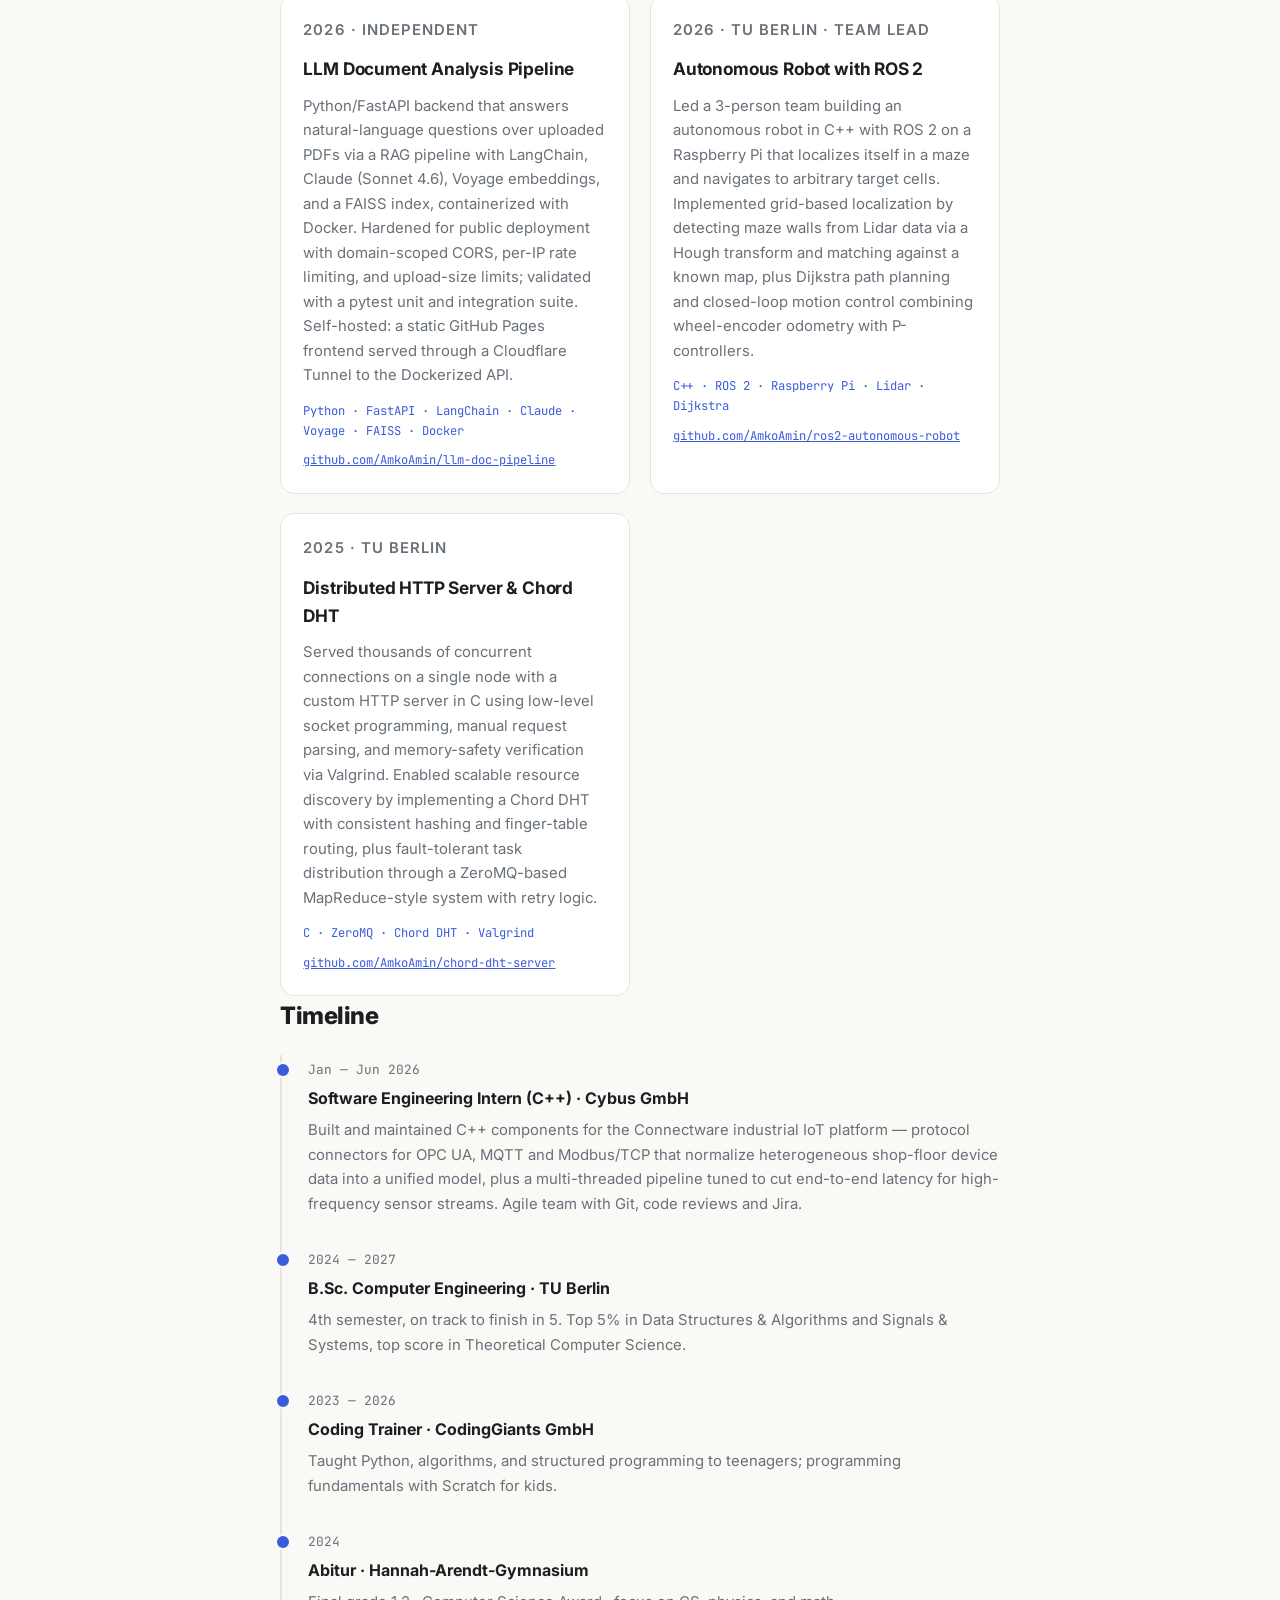
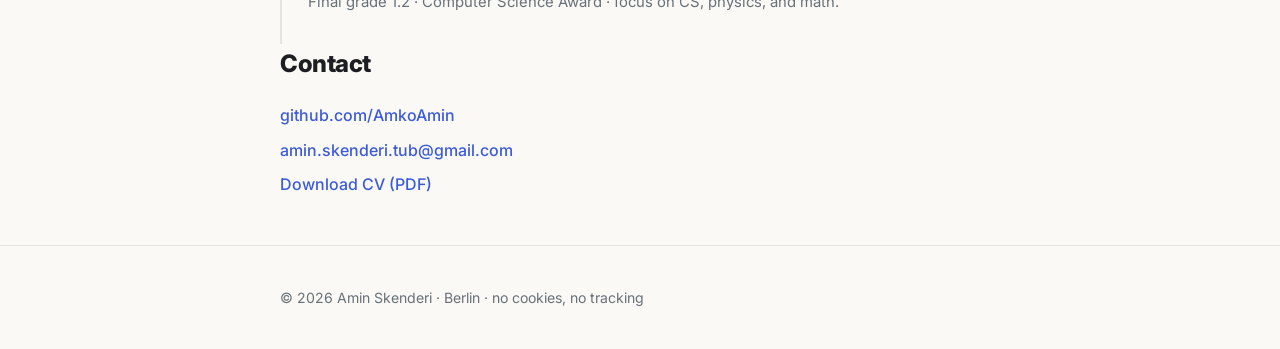
==== commit 5807544e: "skills und projekte beider versionen ueberarbeitet Languages neu sortiert, AI/LLM und Frameworks akt" ====
--- a/index-alternative.html
+++ b/index-alternative.html
@@ -110,29 +110,35 @@
         <div class="skill-group">
           <h3>Languages</h3>
           <ul class="chips">
-            <li>Python</li><li>C</li><li>C++</li><li>Java</li><li>SQL</li>
-            <li>Bash</li><li>MATLAB</li><li>MIPS Assembly</li>
+            <li>C</li><li>C++</li><li>Python</li><li>Java</li><li>MATLAB</li>
+            <li>MIPS-Assembler</li><li>SQL</li><li>Bash</li>
           </ul>
         </div>
         <div class="skill-group">
           <h3>AI / LLM</h3>
           <ul class="chips">
-            <li>Anthropic API</li><li>OpenAI API</li><li>LangChain</li>
-            <li>RAG pipelines</li><li>Hugging Face</li>
-          </ul>
-        </div>
-        <div class="skill-group">
-          <h3>Frameworks &amp; Systems</h3>
-          <ul class="chips">
-            <li>FastAPI</li><li>Flask</li><li>Node.js</li><li>ROS 2</li>
-            <li>MQTT</li><li>ZeroMQ</li><li>REST</li>
+            <li>OpenAI API</li><li>Anthropic API</li><li>LangChain/LangGraph</li>
+            <li>RAG pipelines</li><li>Agentic Workflows</li>
+          </ul>
+        </div>
+        <div class="skill-group">
+          <h3>Frameworks &amp; Technologies</h3>
+          <ul class="chips">
+            <li>FastAPI</li><li>Flask</li><li>ROS 2</li><li>MQTT</li>
+            <li>Valgrind</li><li>ZeroMQ</li><li>REST</li>
           </ul>
         </div>
         <div class="skill-group">
           <h3>Tools</h3>
           <ul class="chips">
-            <li>Linux</li><li>Git / CI-CD</li><li>Docker</li><li>Kubernetes</li>
-            <li>AWS</li><li>MySQL</li><li>Arduino</li><li>CMake</li>
+            <li>Linux</li><li>Git</li><li>GitHub (CI/CD)</li><li>Docker (Compose)</li>
+            <li>CMake</li><li>colcon</li><li>Azure</li><li>MySQL</li><li>Arduino</li><li>Blender</li>
+          </ul>
+        </div>
+        <div class="skill-group">
+          <h3>Spoken Languages</h3>
+          <ul class="chips">
+            <li>German (Native/C2)</li><li>English (Fluent/C1)</li>
           </ul>
         </div>
       </div>
@@ -146,55 +152,48 @@
           <p class="card-meta">2026 · Independent</p>
           <h3>LLM Document Analysis Pipeline</h3>
           <p>
-            Microservice that classifies, summarizes, and extracts structured JSON
-            from unstructured PDFs. RAG pipeline with FAISS vector store, async
-            FastAPI endpoints, fully containerized, tested with pytest.
+            Python/FastAPI backend that answers natural-language questions over
+            uploaded PDFs via a RAG pipeline with LangChain, Claude (Sonnet 4.6),
+            Voyage embeddings, and a FAISS index, containerized with Docker.
+            Hardened for public deployment with domain-scoped CORS, per-IP rate
+            limiting, and upload-size limits; validated with a pytest unit and
+            integration suite. Self-hosted: a static GitHub Pages frontend served
+            through a Cloudflare Tunnel to the Dockerized API.
           </p>
-          <p class="tech">Python · LangChain · FastAPI · FAISS · Docker</p>
+          <p class="tech">Python · FastAPI · LangChain · Claude · Voyage · FAISS · Docker</p>
+          <p class="repo"><a href="https://github.com/AmkoAmin/llm-doc-pipeline">github.com/AmkoAmin/llm-doc-pipeline</a></p>
         </article>
 
         <article class="project-card">
           <p class="card-meta">2026 · TU Berlin · Team Lead</p>
-          <h3>Autonomous Robot</h3>
+          <h3>Autonomous Robot with ROS 2</h3>
           <p>
-            Leading a team of 3 building an autonomous robot on Raspberry Pi with
-            ROS 2 — path planning, modular architecture, code reviews, and system
-            integration.
+            Led a 3-person team building an autonomous robot in C++ with ROS 2 on
+            a Raspberry Pi that localizes itself in a maze and navigates to
+            arbitrary target cells. Implemented grid-based localization by
+            detecting maze walls from Lidar data via a Hough transform and
+            matching against a known map, plus Dijkstra path planning and
+            closed-loop motion control combining wheel-encoder odometry with
+            P-controllers.
           </p>
-          <p class="tech">C++ · Python · ROS 2 · Raspberry Pi</p>
-        </article>
-
-        <article class="project-card">
-          <p class="card-meta">2026 · Independent</p>
-          <h3>IoT Data Pipeline</h3>
-          <p>
-            Containerized real-time pipeline streaming sensor data from Arduino
-            through Python to MQTT, with automated integration tests for
-            transmission reliability.
-          </p>
-          <p class="tech">Arduino · Python · MQTT · Docker</p>
-        </article>
-
-        <article class="project-card">
-          <p class="card-meta">2025–2026 · TU Berlin</p>
-          <h3>Distributed Backend Systems</h3>
-          <p>
-            Custom HTTP server in C, Chord DHT for scalable resource discovery,
-            and a ZeroMQ-based distributed processing system with MapReduce-style
-            task distribution.
-          </p>
-          <p class="tech">C · ZeroMQ · Chord DHT</p>
+          <p class="tech">C++ · ROS 2 · Raspberry Pi · Lidar · Dijkstra</p>
+          <p class="repo"><a href="https://github.com/AmkoAmin/ros2-autonomous-robot">github.com/AmkoAmin/ros2-autonomous-robot</a></p>
         </article>
 
         <article class="project-card">
           <p class="card-meta">2025 · TU Berlin</p>
-          <h3>File System from Scratch</h3>
+          <h3>Distributed HTTP Server &amp; Chord DHT</h3>
           <p>
-            Low-level file system structures in C with memory-efficient data
-            handling and full file/directory operations — read/write, copy,
-            delete, import/export.
+            Served thousands of concurrent connections on a single node with a
+            custom HTTP server in C using low-level socket programming, manual
+            request parsing, and memory-safety verification via Valgrind. Enabled
+            scalable resource discovery by implementing a Chord DHT with
+            consistent hashing and finger-table routing, plus fault-tolerant task
+            distribution through a ZeroMQ-based MapReduce-style system with retry
+            logic.
           </p>
-          <p class="tech">C · File Systems</p>
+          <p class="tech">C · ZeroMQ · Chord DHT · Valgrind</p>
+          <p class="repo"><a href="https://github.com/AmkoAmin/chord-dht-server">github.com/AmkoAmin/chord-dht-server</a></p>
         </article>
       </div>
     </section>
--- a/style-alternative.css
+++ b/style-alternative.css
@@ -492,6 +492,13 @@
   margin: 0;
 }
 
+.project-card .repo {
+  margin: 0.6rem 0 0;
+  font-family: "JetBrains Mono", monospace;
+  font-size: 0.76rem;
+  word-break: break-all;
+}
+
 /* ---- timeline ---- */
 .timeline {
   list-style: none;
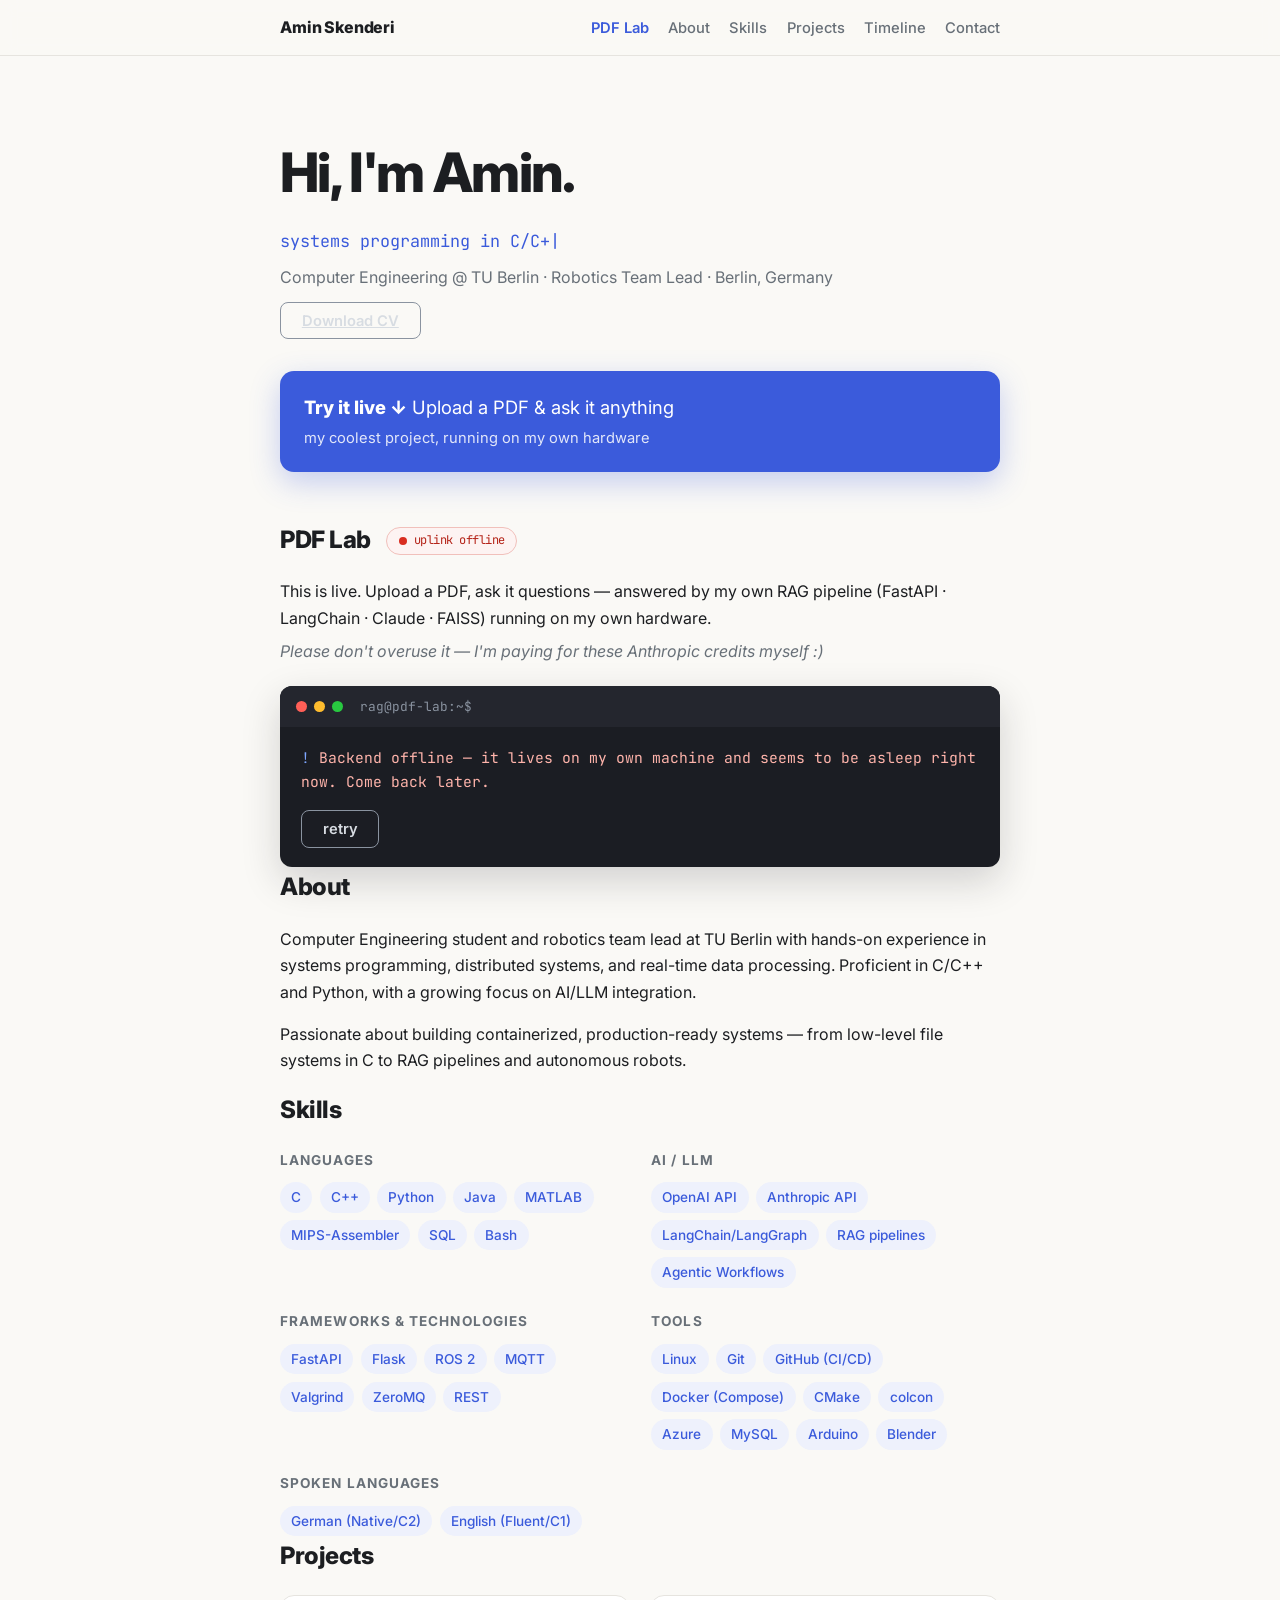
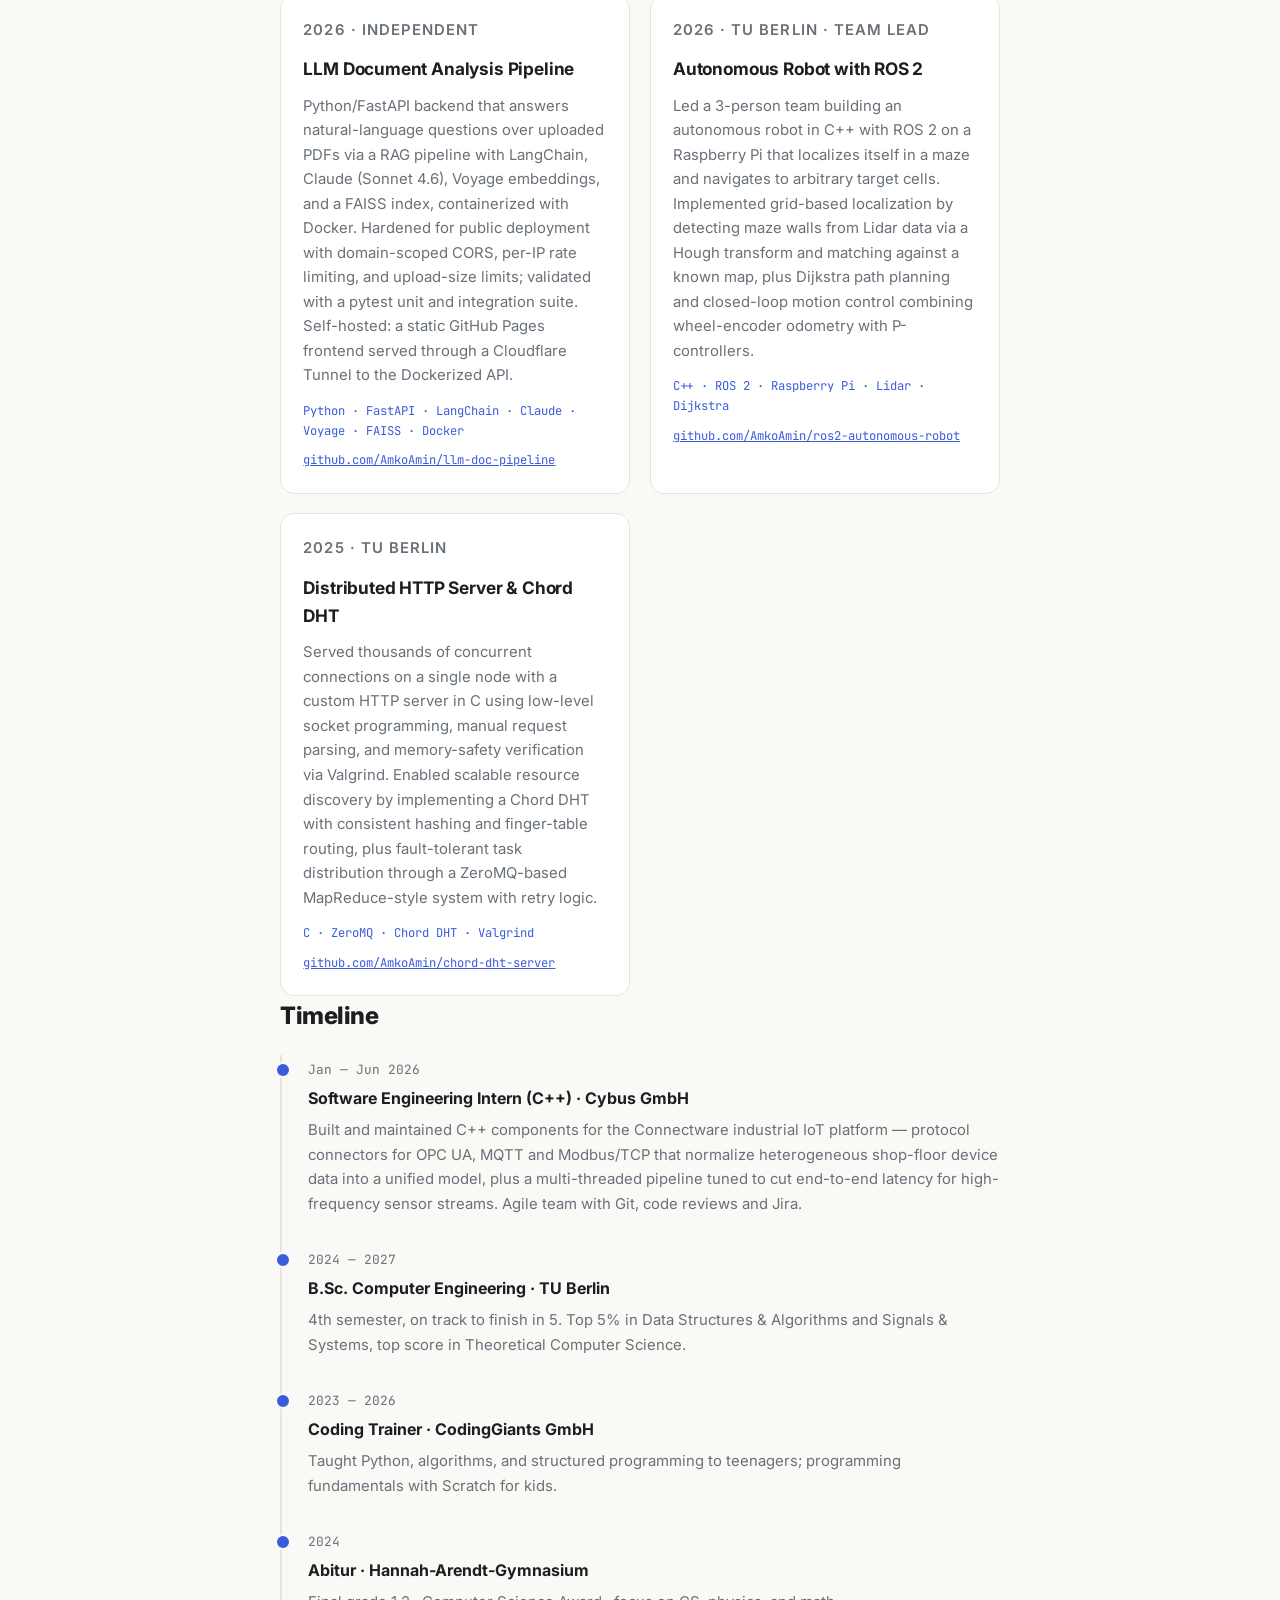
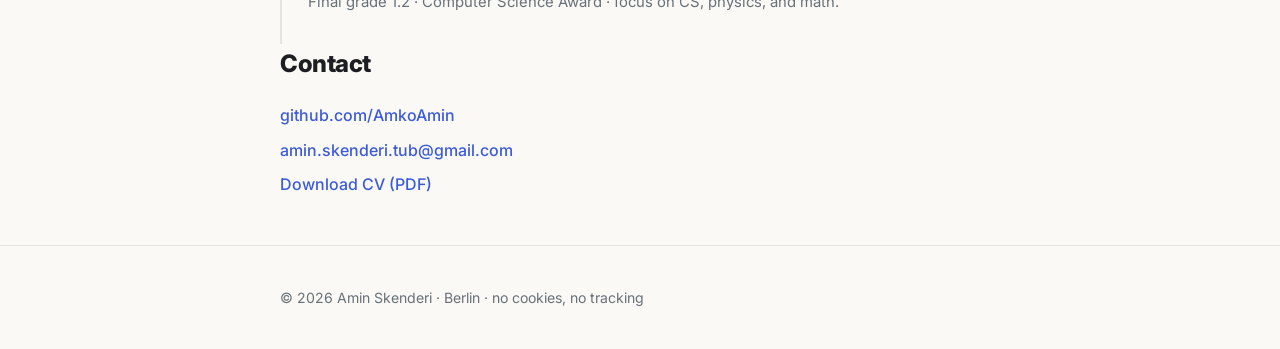
==== commit 0550b8bd: "seo: structured data, open graph, robots und sitemap ergaenzt JSON-LD Person-Schema, Open-Graph/Twit" ====
--- a/index-alternative.html
+++ b/index-alternative.html
@@ -5,6 +5,39 @@
   <meta name="viewport" content="width=device-width, initial-scale=1.0">
   <meta name="description" content="Amin Skenderi — Computer Engineering student, robotics team lead, systems & AI developer based in Berlin.">
   <title>Amin Skenderi</title>
+  <!-- Hauptseite als canonical, damit beide Versionen nicht als Duplicate Content konkurrieren -->
+  <link rel="canonical" href="https://aminskenderi.me/">
+  <meta name="robots" content="index, follow">
+
+  <!-- Open Graph -->
+  <meta property="og:type" content="website">
+  <meta property="og:url" content="https://aminskenderi.me/">
+  <meta property="og:title" content="Amin Skenderi">
+  <meta property="og:description" content="Computer Engineering student, robotics team lead, systems & AI developer based in Berlin.">
+
+  <!-- Structured data: Person -->
+  <script type="application/ld+json">
+  {
+    "@context": "https://schema.org",
+    "@type": "Person",
+    "name": "Amin Skenderi",
+    "url": "https://aminskenderi.me",
+    "jobTitle": "Computer Engineering Student & Robotics Team Lead",
+    "address": {
+      "@type": "PostalAddress",
+      "addressLocality": "Berlin",
+      "addressCountry": "DE"
+    },
+    "alumniOf": {
+      "@type": "CollegeOrUniversity",
+      "name": "TU Berlin"
+    },
+    "sameAs": [
+      "https://github.com/AmkoAmin"
+    ]
+  }
+  </script>
+
   <link rel="preconnect" href="https://fonts.googleapis.com">
   <link rel="preconnect" href="https://fonts.gstatic.com" crossorigin>
   <link href="https://fonts.googleapis.com/css2?family=Inter:wght@400;500;600;800&family=JetBrains+Mono:wght@400;600&display=swap" rel="stylesheet">
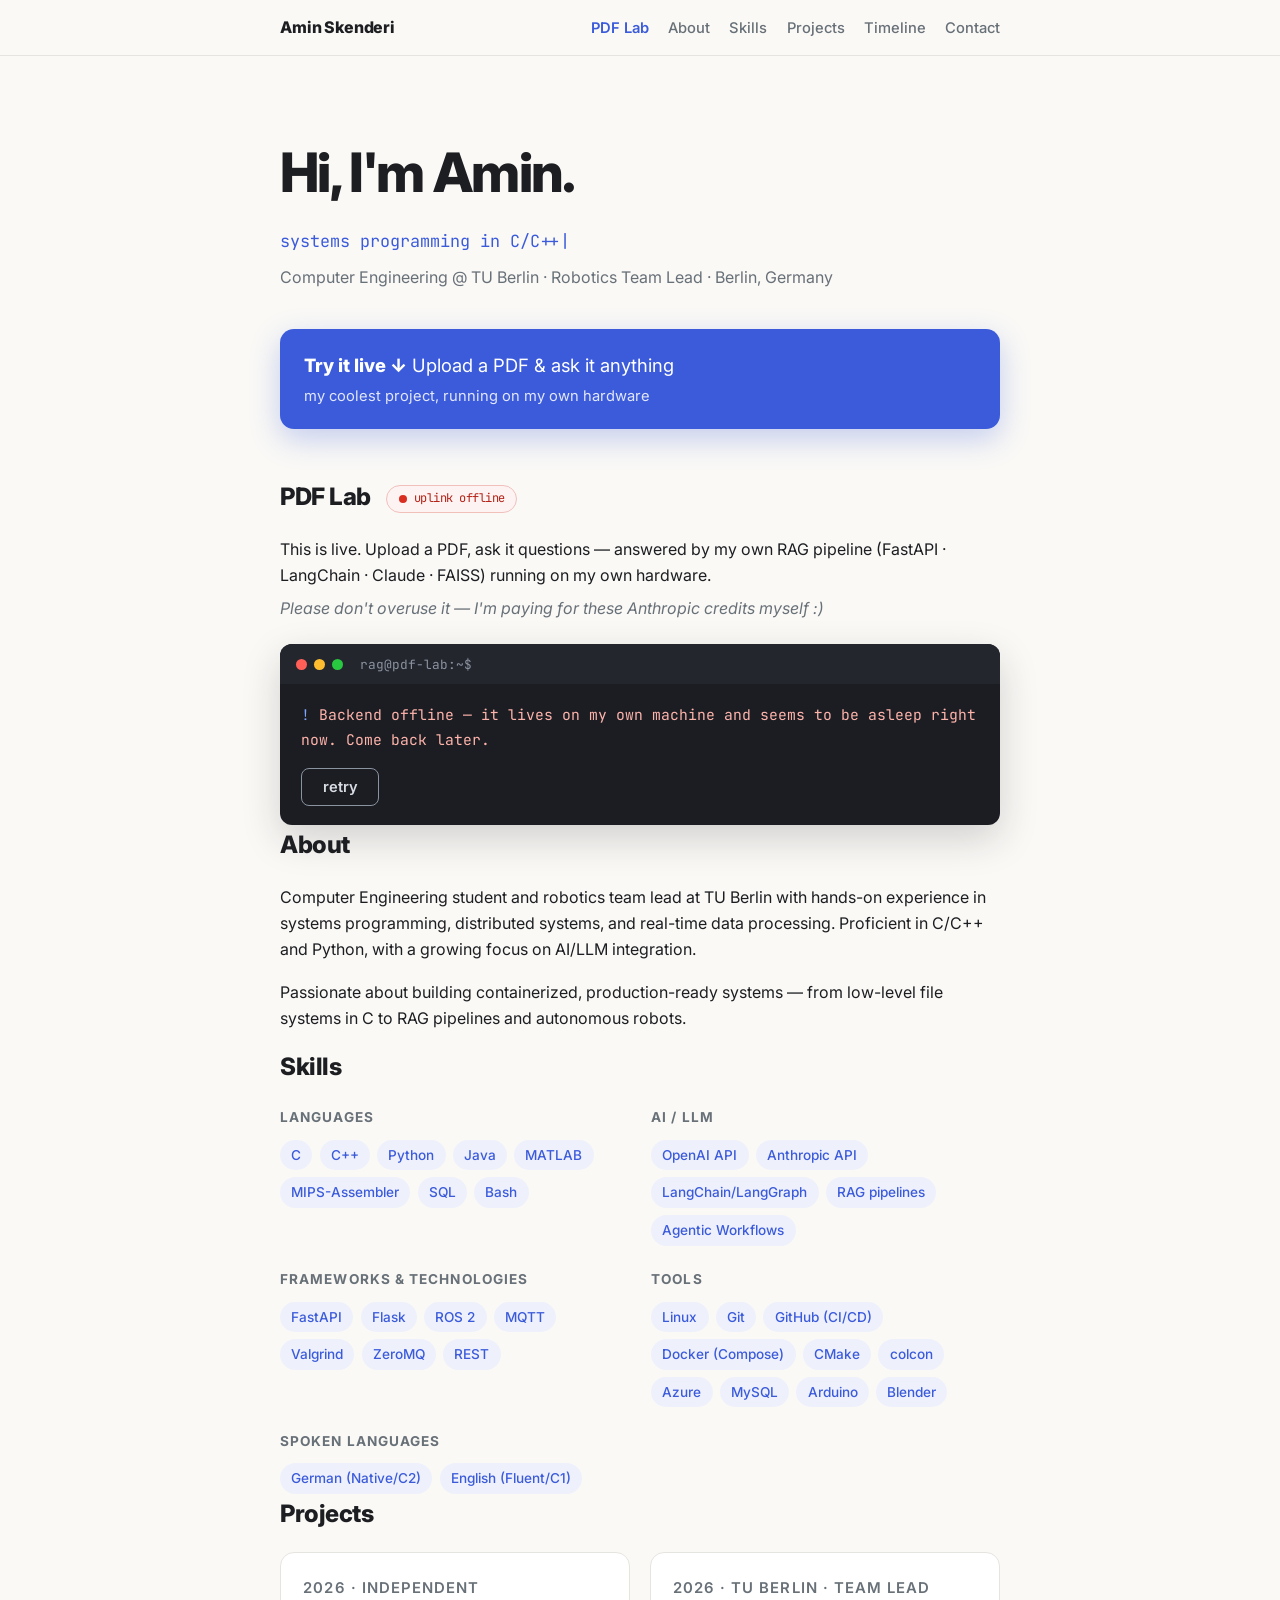
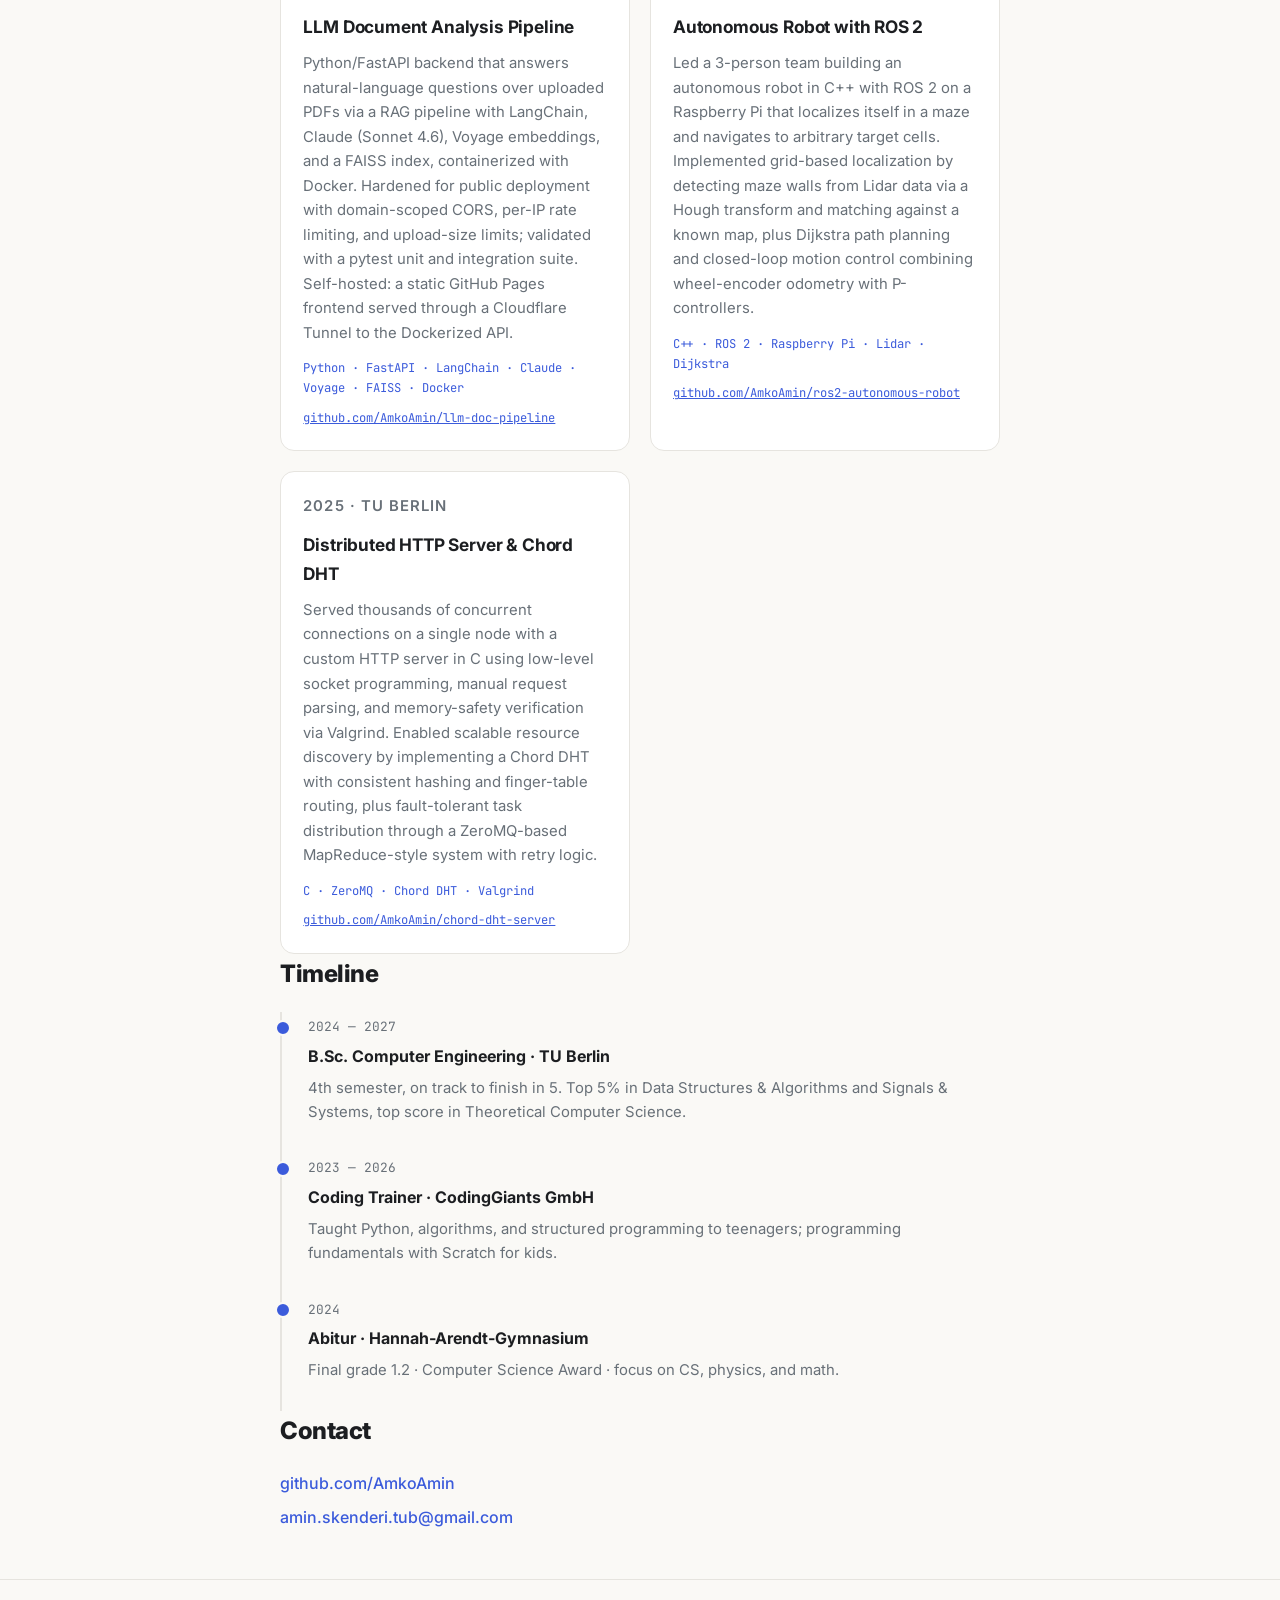
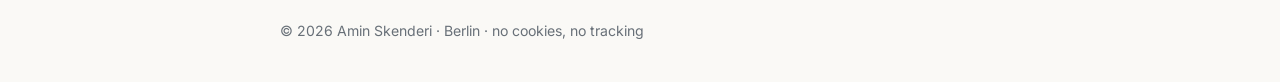
==== commit ee259783: "Download-CV-Links und Cybus-Praktikum entfernt Co-Authored-By: Claude Opus 4.8 <noreply@anthropic.co" ====
--- a/index-alternative.html
+++ b/index-alternative.html
@@ -67,10 +67,6 @@
         Computer Engineering @ TU Berlin · Robotics Team Lead · Berlin, Germany
       </p>
 
-      <p class="hero-actions">
-        <a class="btn" href="Amin_Skenderi_CV.pdf" download>Download CV</a>
-      </p>
-
       <a href="#pdf-lab" class="lab-callout">
         <span class="callout-text">
           <strong>Try it live ↓</strong> Upload a PDF &amp; ask it anything
@@ -236,17 +232,6 @@
       <h2>Timeline</h2>
       <ul class="timeline">
         <li>
-          <span class="time">Jan — Jun 2026</span>
-          <div>
-            <h3>Software Engineering Intern (C++) · Cybus GmbH</h3>
-            <p>Built and maintained C++ components for the Connectware industrial
-            IoT platform — protocol connectors for OPC UA, MQTT and Modbus/TCP that
-            normalize heterogeneous shop-floor device data into a unified model, plus
-            a multi-threaded pipeline tuned to cut end-to-end latency for high-frequency
-            sensor streams. Agile team with Git, code reviews and Jira.</p>
-          </div>
-        </li>
-        <li>
           <span class="time">2024 — 2027</span>
           <div>
             <h3>B.Sc. Computer Engineering · TU Berlin</h3>
@@ -278,7 +263,6 @@
       <ul class="contact-links">
         <li><a href="https://github.com/AmkoAmin">github.com/AmkoAmin</a></li>
         <li><a href="mailto:amin.skenderi.tub@gmail.com">amin.skenderi.tub@gmail.com</a></li>
-        <li><a href="Amin_Skenderi_CV.pdf" download>Download CV (PDF)</a></li>
       </ul>
     </section>
   </main>
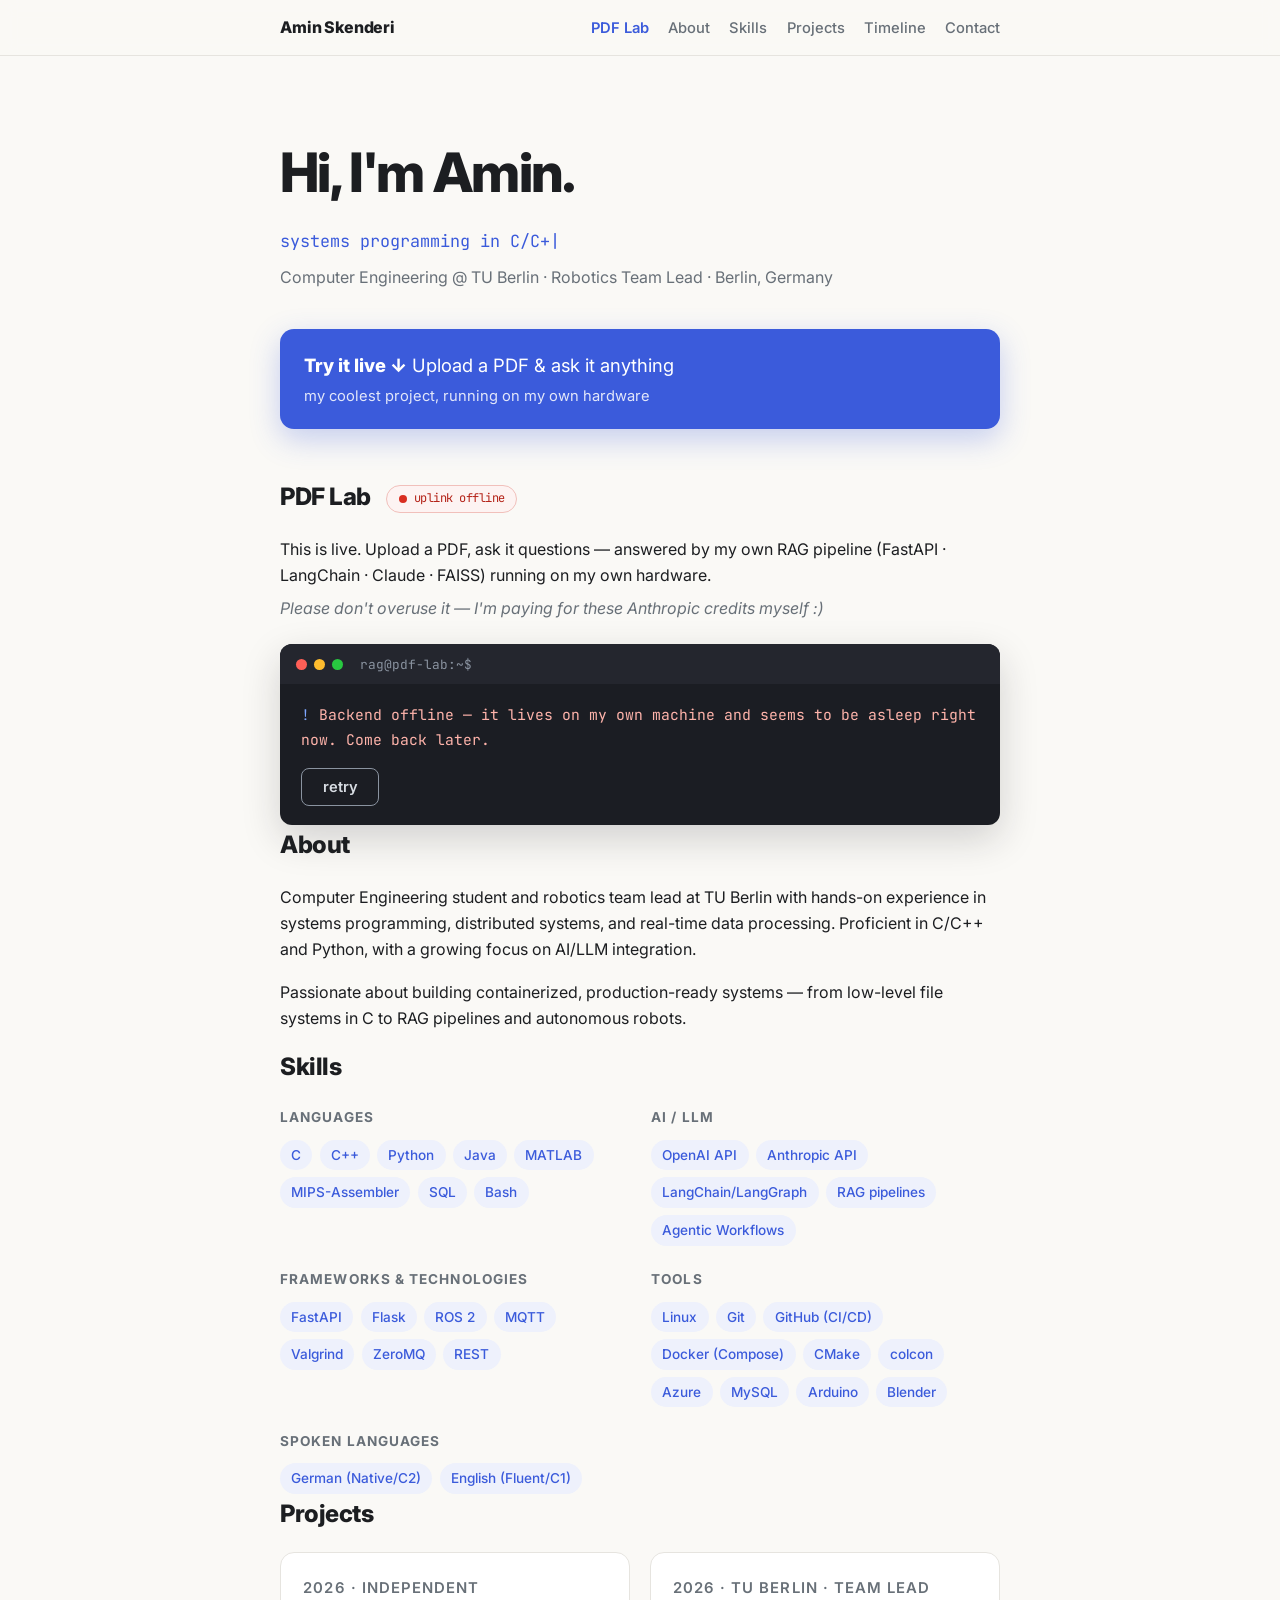
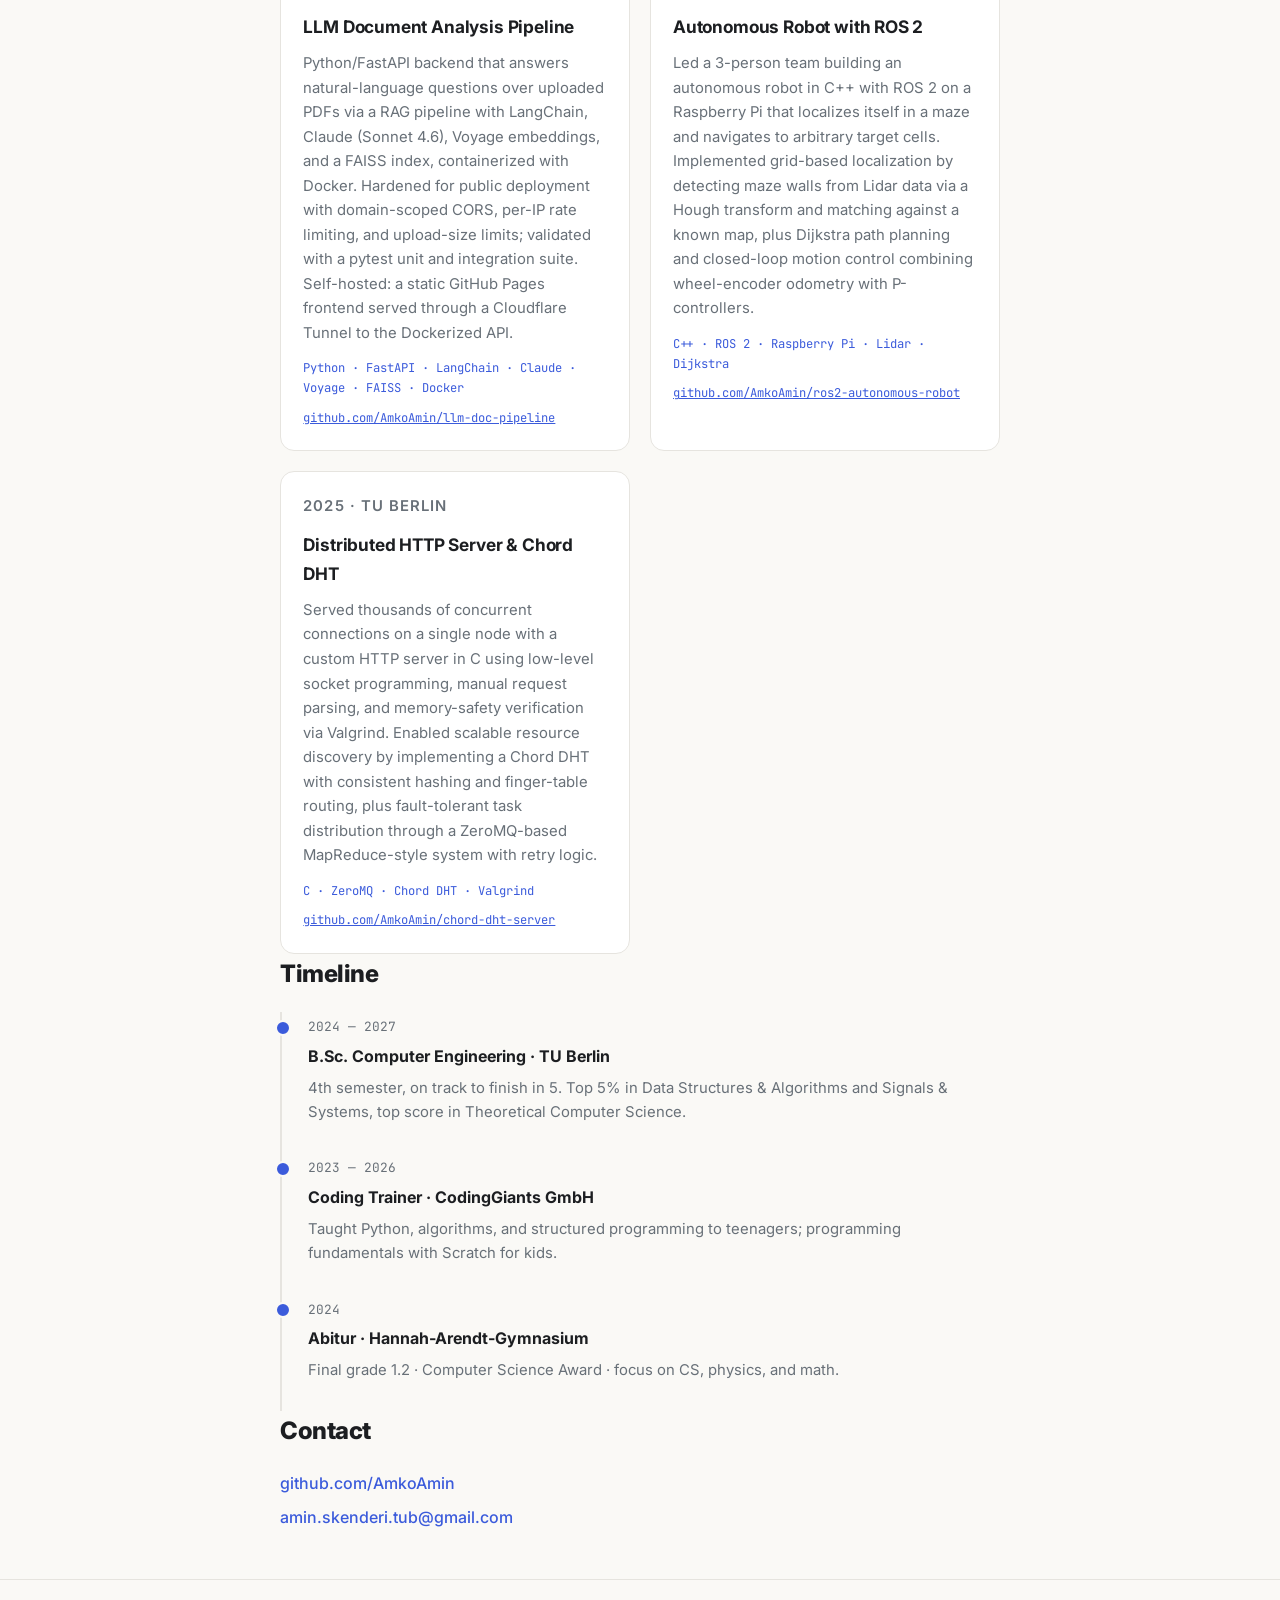
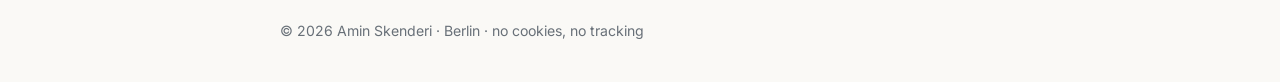
==== commit eb5731a7: "PDF-Lab: Demo-Modus zum Fragen ueber Amins Lebenslauf hinzugefuegt Umschalter zwischen "ask about Am" ====
--- a/index-alternative.html
+++ b/index-alternative.html
@@ -99,6 +99,11 @@
           </div>
 
           <div id="lab-ui" class="hidden">
+            <div class="lab-mode" role="tablist" aria-label="lab mode">
+              <button type="button" class="mode-btn active" id="mode-demo" role="tab" aria-selected="true">ask about Amin</button>
+              <button type="button" class="mode-btn" id="mode-upload" role="tab" aria-selected="false">upload your own</button>
+            </div>
+
             <label class="dropzone" id="dropzone">
               <input type="file" id="file-input" accept=".pdf,.txt" hidden>
               <span id="dropzone-text">[ drop a pdf here — or click to upload ]</span>
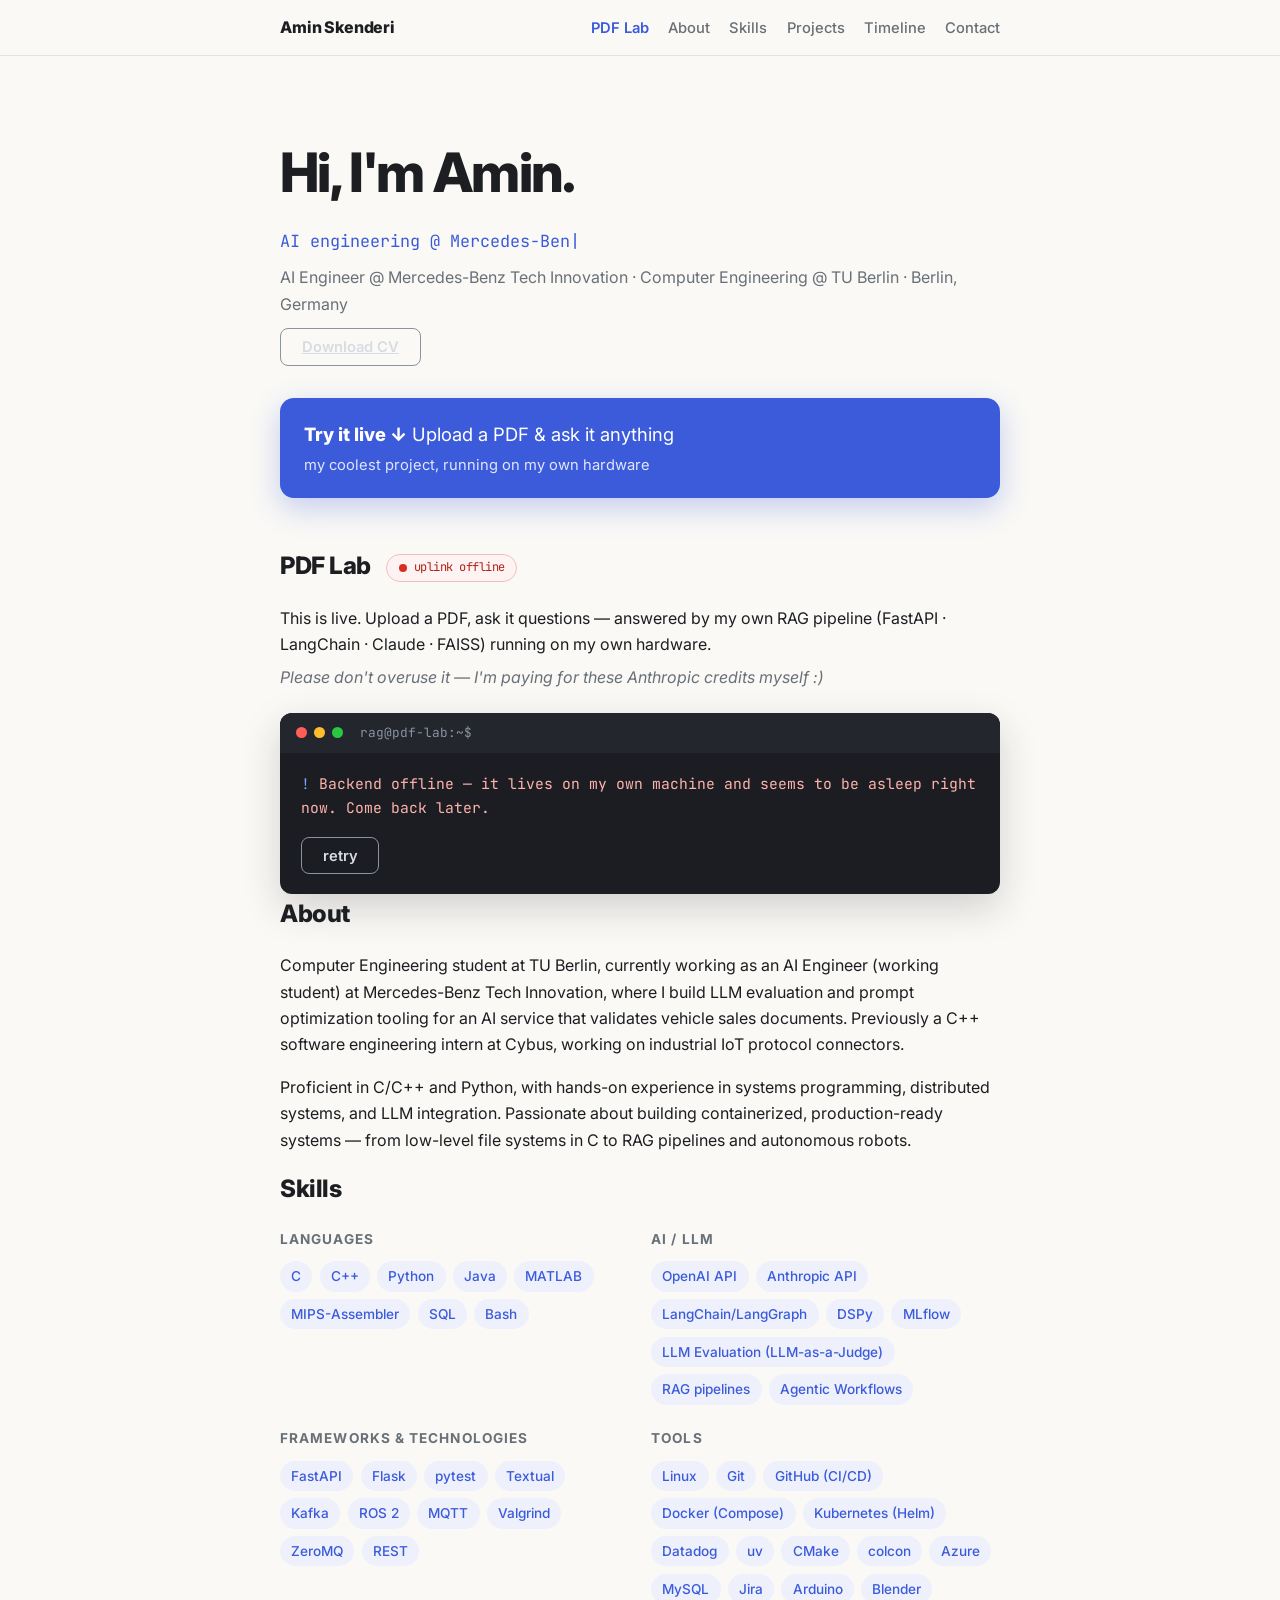
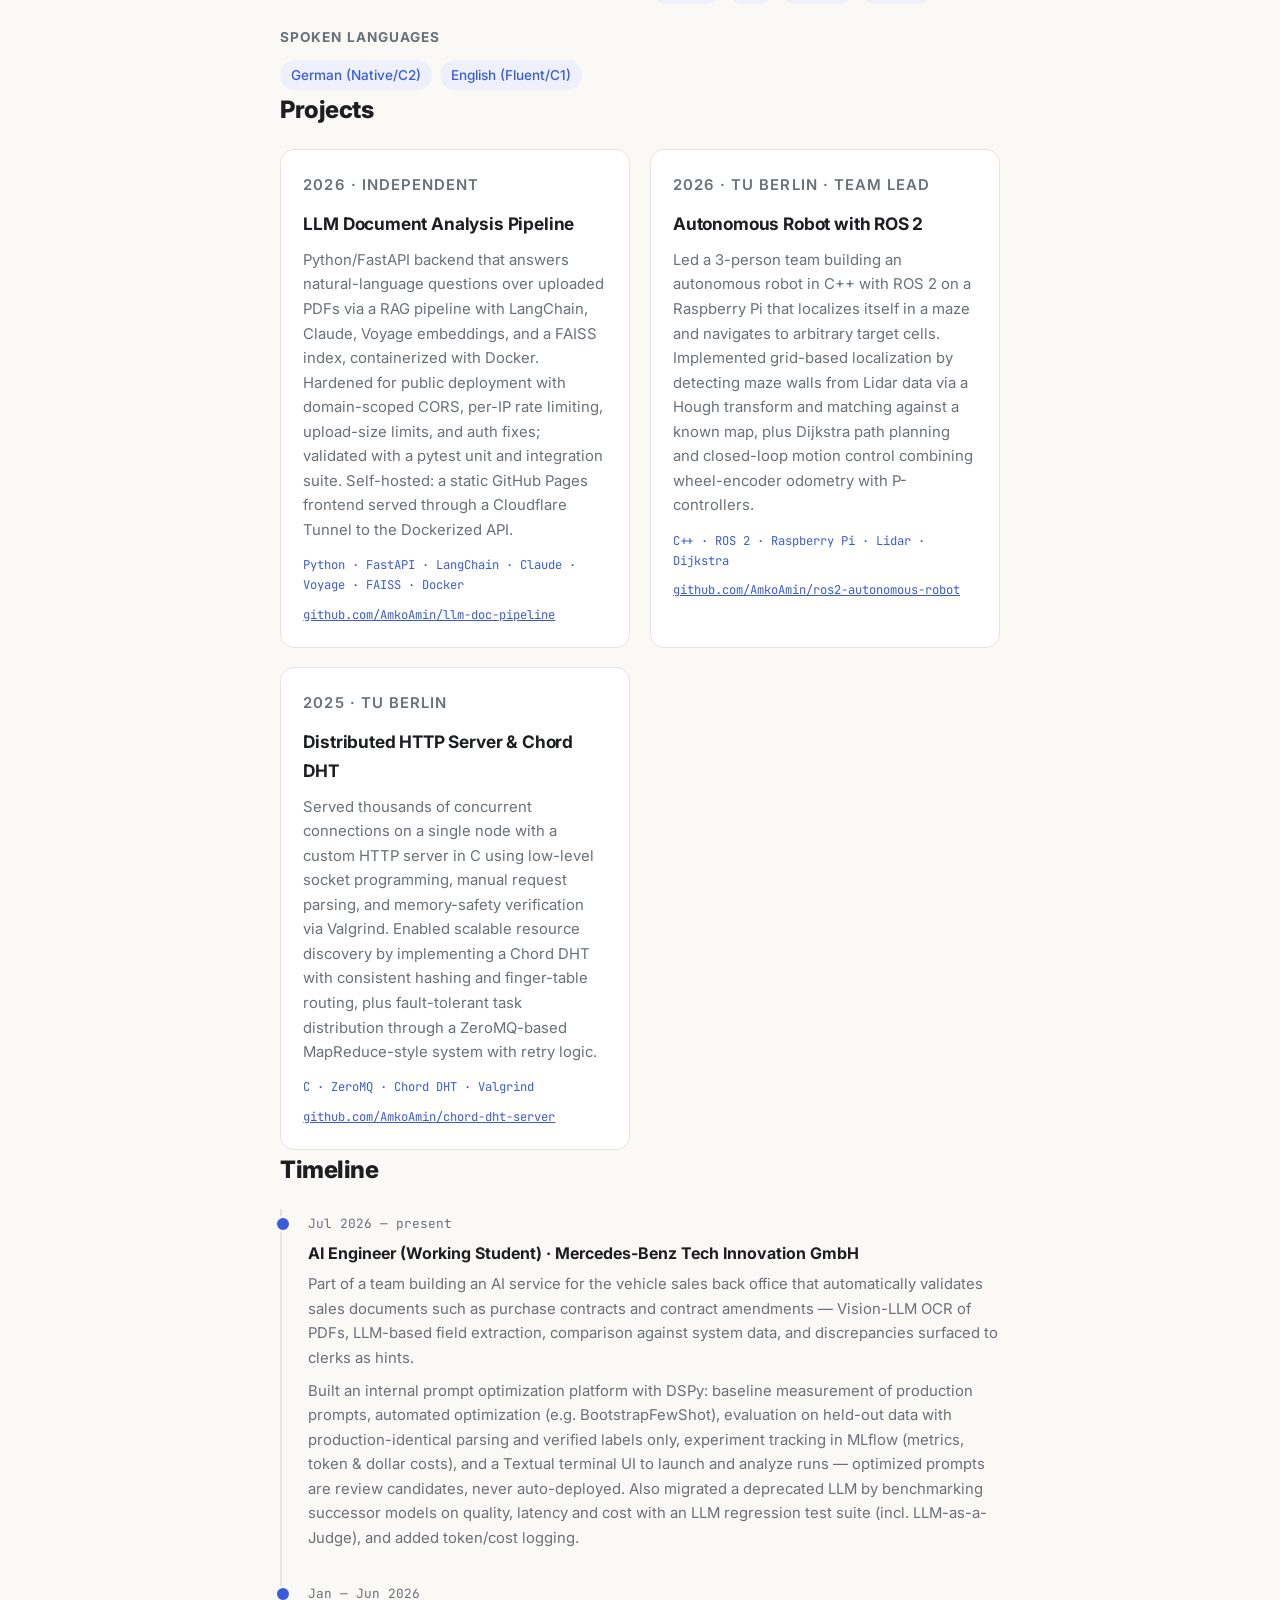
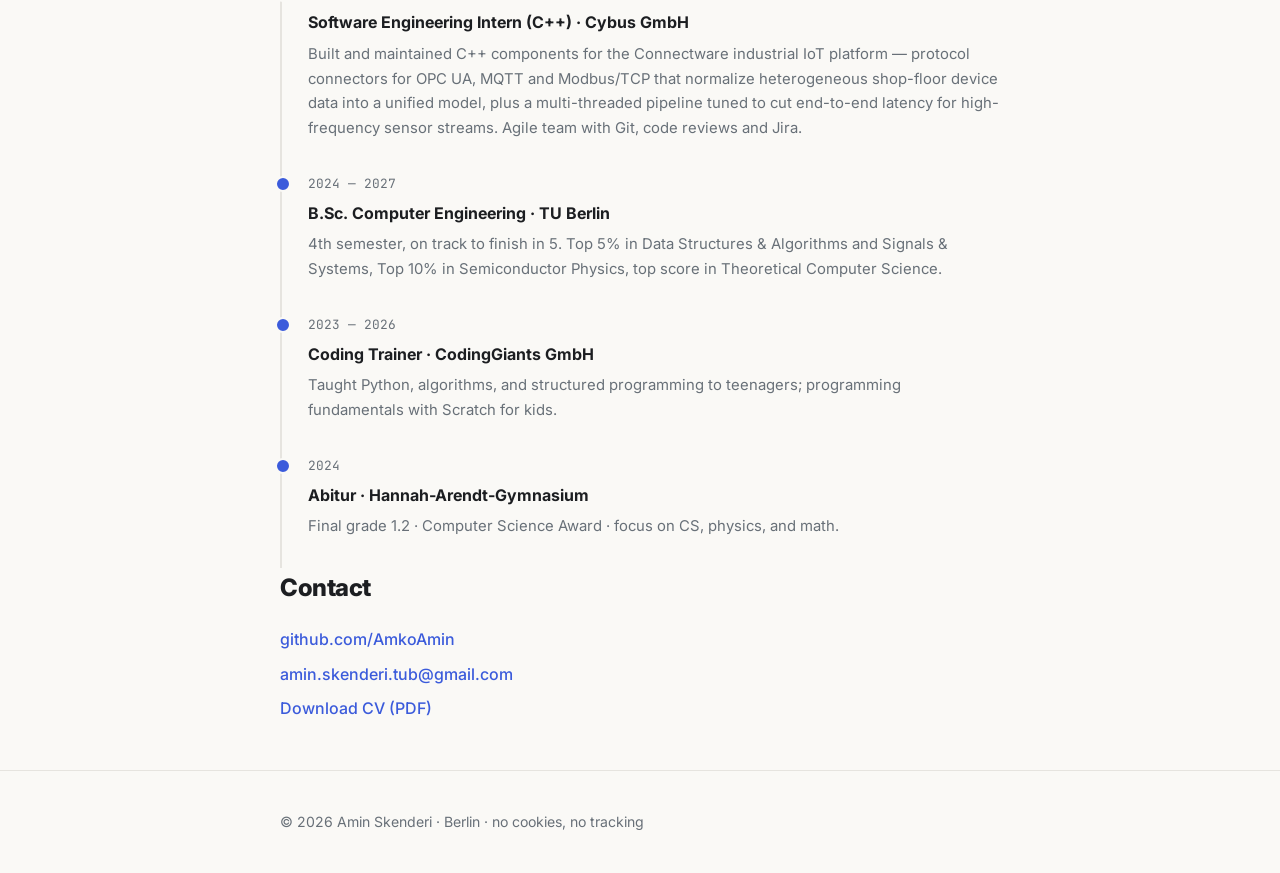
==== commit 9c4a4d9c: "Mercedes-Benz-Station, Cybus und neuen CV ergaenzt - AI Engineer (Werkstudent) bei Mercedes-Benz Tec" ====
--- a/index-alternative.html
+++ b/index-alternative.html
@@ -3,7 +3,7 @@
 <head>
   <meta charset="UTF-8">
   <meta name="viewport" content="width=device-width, initial-scale=1.0">
-  <meta name="description" content="Amin Skenderi — Computer Engineering student, robotics team lead, systems & AI developer based in Berlin.">
+  <meta name="description" content="Amin Skenderi — AI Engineer (working student) at Mercedes-Benz Tech Innovation and Computer Engineering student at TU Berlin, building LLM systems, C++ software and robots in Berlin.">
   <title>Amin Skenderi</title>
   <!-- Hauptseite als canonical, damit beide Versionen nicht als Duplicate Content konkurrieren -->
   <link rel="canonical" href="https://aminskenderi.me/">
@@ -13,7 +13,7 @@
   <meta property="og:type" content="website">
   <meta property="og:url" content="https://aminskenderi.me/">
   <meta property="og:title" content="Amin Skenderi">
-  <meta property="og:description" content="Computer Engineering student, robotics team lead, systems & AI developer based in Berlin.">
+  <meta property="og:description" content="AI Engineer (working student) at Mercedes-Benz Tech Innovation and Computer Engineering student at TU Berlin, building LLM systems, C++ software and robots in Berlin.">
 
   <!-- Structured data: Person -->
   <script type="application/ld+json">
@@ -22,7 +22,11 @@
     "@type": "Person",
     "name": "Amin Skenderi",
     "url": "https://aminskenderi.me",
-    "jobTitle": "Computer Engineering Student & Robotics Team Lead",
+    "jobTitle": "AI Engineer (Working Student)",
+    "worksFor": {
+      "@type": "Organization",
+      "name": "Mercedes-Benz Tech Innovation GmbH"
+    },
     "address": {
       "@type": "PostalAddress",
       "addressLocality": "Berlin",
@@ -64,7 +68,11 @@
       <h1>Hi, I'm Amin.</h1>
       <p class="tagline"><span id="typed"></span><span class="cursor">|</span></p>
       <p class="hero-sub">
-        Computer Engineering @ TU Berlin · Robotics Team Lead · Berlin, Germany
+        AI Engineer @ Mercedes-Benz Tech Innovation · Computer Engineering @ TU Berlin · Berlin, Germany
+      </p>
+
+      <p class="hero-actions">
+        <a class="btn" href="Amin_Skenderi_CV.pdf" download>Download CV</a>
       </p>
 
       <a href="#pdf-lab" class="lab-callout">
@@ -126,14 +134,17 @@
     <section id="about" class="container">
       <h2>About</h2>
       <p>
-        Computer Engineering student and robotics team lead at TU Berlin with
-        hands-on experience in systems programming, distributed systems, and
-        real-time data processing. Proficient in C/C++ and Python, with a
-        growing focus on AI/LLM integration.
+        Computer Engineering student at TU Berlin, currently working as an AI
+        Engineer (working student) at Mercedes-Benz Tech Innovation, where I build
+        LLM evaluation and prompt optimization tooling for an AI service that
+        validates vehicle sales documents. Previously a C++ software engineering
+        intern at Cybus, working on industrial IoT protocol connectors.
       </p>
       <p>
-        Passionate about building containerized, production-ready systems —
-        from low-level file systems in C to RAG pipelines and autonomous robots.
+        Proficient in C/C++ and Python, with hands-on experience in systems
+        programming, distributed systems, and LLM integration. Passionate about
+        building containerized, production-ready systems — from low-level file
+        systems in C to RAG pipelines and autonomous robots.
       </p>
     </section>
 
@@ -152,13 +163,14 @@
           <h3>AI / LLM</h3>
           <ul class="chips">
             <li>OpenAI API</li><li>Anthropic API</li><li>LangChain/LangGraph</li>
+            <li>DSPy</li><li>MLflow</li><li>LLM Evaluation (LLM-as-a-Judge)</li>
             <li>RAG pipelines</li><li>Agentic Workflows</li>
           </ul>
         </div>
         <div class="skill-group">
           <h3>Frameworks &amp; Technologies</h3>
           <ul class="chips">
-            <li>FastAPI</li><li>Flask</li><li>ROS 2</li><li>MQTT</li>
+            <li>FastAPI</li><li>Flask</li><li>pytest</li><li>Textual</li><li>Kafka</li><li>ROS 2</li><li>MQTT</li>
             <li>Valgrind</li><li>ZeroMQ</li><li>REST</li>
           </ul>
         </div>
@@ -166,7 +178,8 @@
           <h3>Tools</h3>
           <ul class="chips">
             <li>Linux</li><li>Git</li><li>GitHub (CI/CD)</li><li>Docker (Compose)</li>
-            <li>CMake</li><li>colcon</li><li>Azure</li><li>MySQL</li><li>Arduino</li><li>Blender</li>
+            <li>Kubernetes (Helm)</li><li>Datadog</li><li>uv</li>
+            <li>CMake</li><li>colcon</li><li>Azure</li><li>MySQL</li><li>Jira</li><li>Arduino</li><li>Blender</li>
           </ul>
         </div>
         <div class="skill-group">
@@ -187,10 +200,10 @@
           <h3>LLM Document Analysis Pipeline</h3>
           <p>
             Python/FastAPI backend that answers natural-language questions over
-            uploaded PDFs via a RAG pipeline with LangChain, Claude (Sonnet 4.6),
+            uploaded PDFs via a RAG pipeline with LangChain, Claude,
             Voyage embeddings, and a FAISS index, containerized with Docker.
             Hardened for public deployment with domain-scoped CORS, per-IP rate
-            limiting, and upload-size limits; validated with a pytest unit and
+            limiting, upload-size limits, and auth fixes; validated with a pytest unit and
             integration suite. Self-hosted: a static GitHub Pages frontend served
             through a Cloudflare Tunnel to the Dockerized API.
           </p>
@@ -237,11 +250,42 @@
       <h2>Timeline</h2>
       <ul class="timeline">
         <li>
+          <span class="time">Jul 2026 — present</span>
+          <div>
+            <h3>AI Engineer (Working Student) · Mercedes-Benz Tech Innovation GmbH</h3>
+            <p>Part of a team building an AI service for the vehicle sales back office
+            that automatically validates sales documents such as purchase contracts and
+            contract amendments — Vision-LLM OCR of PDFs, LLM-based field extraction,
+            comparison against system data, and discrepancies surfaced to clerks as hints.</p>
+            <p>Built an internal prompt optimization platform with DSPy: baseline
+            measurement of production prompts, automated optimization (e.g.
+            BootstrapFewShot), evaluation on held-out data with production-identical
+            parsing and verified labels only, experiment tracking in MLflow (metrics,
+            token &amp; dollar costs), and a Textual terminal UI to launch and analyze
+            runs — optimized prompts are review candidates, never auto-deployed. Also
+            migrated a deprecated LLM by benchmarking successor models on quality,
+            latency and cost with an LLM regression test suite (incl. LLM-as-a-Judge),
+            and added token/cost logging.</p>
+          </div>
+        </li>
+        <li>
+          <span class="time">Jan — Jun 2026</span>
+          <div>
+            <h3>Software Engineering Intern (C++) · Cybus GmbH</h3>
+            <p>Built and maintained C++ components for the Connectware industrial
+            IoT platform — protocol connectors for OPC UA, MQTT and Modbus/TCP that
+            normalize heterogeneous shop-floor device data into a unified model, plus
+            a multi-threaded pipeline tuned to cut end-to-end latency for high-frequency
+            sensor streams. Agile team with Git, code reviews and Jira.</p>
+          </div>
+        </li>
+        <li>
           <span class="time">2024 — 2027</span>
           <div>
             <h3>B.Sc. Computer Engineering · TU Berlin</h3>
             <p>4th semester, on track to finish in 5. Top 5% in Data Structures &amp;
-            Algorithms and Signals &amp; Systems, top score in Theoretical Computer Science.</p>
+            Algorithms and Signals &amp; Systems, Top 10% in Semiconductor Physics,
+            top score in Theoretical Computer Science.</p>
           </div>
         </li>
         <li>
@@ -268,6 +312,7 @@
       <ul class="contact-links">
         <li><a href="https://github.com/AmkoAmin">github.com/AmkoAmin</a></li>
         <li><a href="mailto:amin.skenderi.tub@gmail.com">amin.skenderi.tub@gmail.com</a></li>
+        <li><a href="Amin_Skenderi_CV.pdf" download>Download CV (PDF)</a></li>
       </ul>
     </section>
   </main>
--- a/style-alternative.css
+++ b/style-alternative.css
@@ -542,6 +542,10 @@
   font-size: 0.93rem;
 }
 
+.timeline p + p {
+  margin-top: 0.5rem;
+}
+
 /* ---- contact ---- */
 .contact-links {
   list-style: none;
